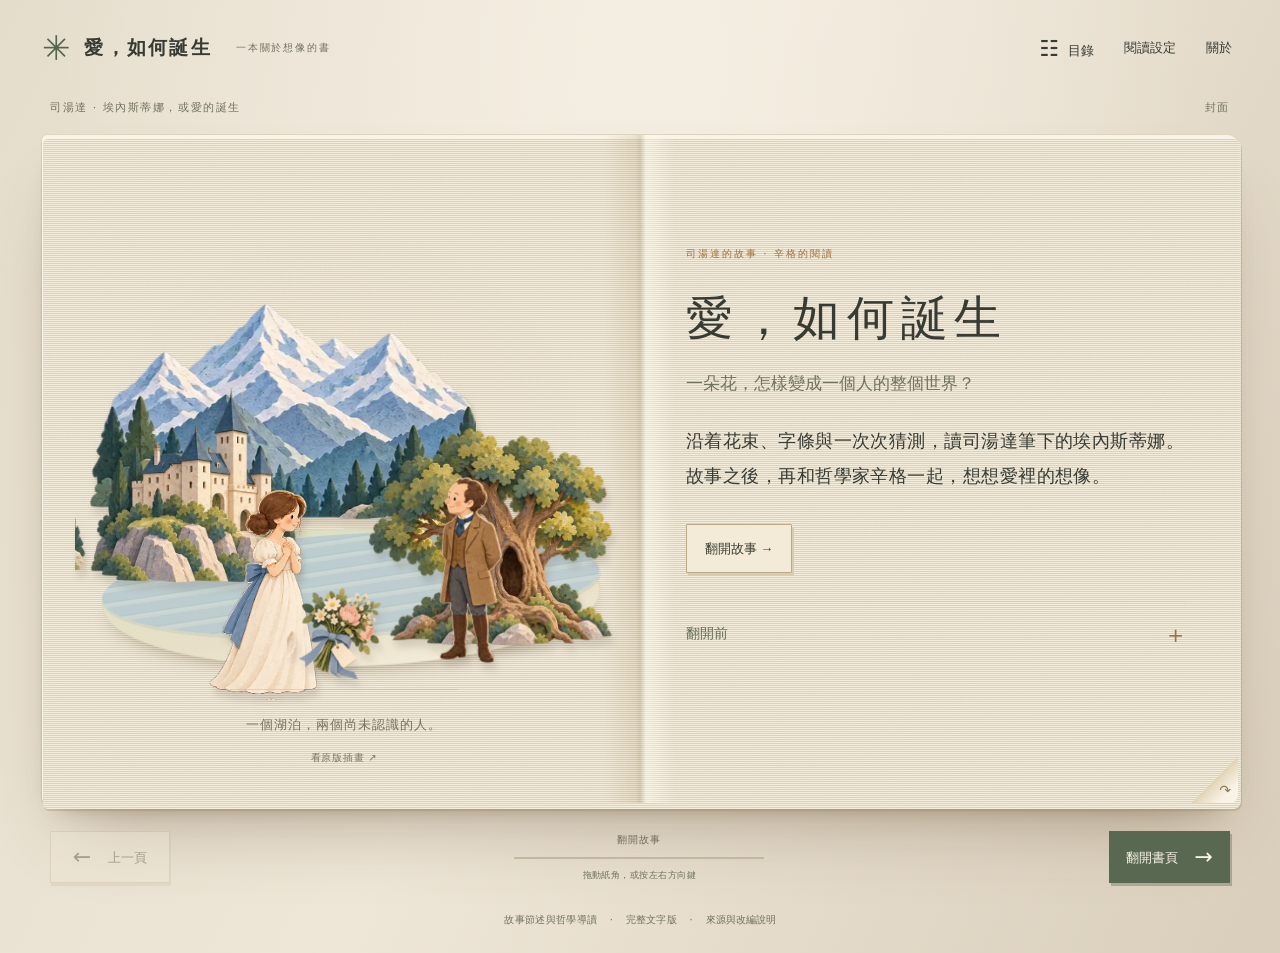
==== index.html @ 979b831b "Version reader assets by content hash to prevent stale browser files after deployment" ====
<!doctype html>
<html lang="zh-Hant">
<head>
  <meta charset="utf-8">
  <meta name="viewport" content="width=device-width, initial-scale=1">
  <meta name="theme-color" content="#e9dfcb">
  <meta name="description" content="翻開一本紙藝立體書，讀司湯達〈埃內斯蒂娜〉，再跟哲學家 Irving Singer 思考愛、想像與共同生活。繁體中文故事節述與哲學導讀。">
  <meta property="og:title" content="愛，如何誕生｜一本關於想像的立體書">
  <meta property="og:description" content="一朵花，怎樣變成一個人的整個世界？讀司湯達的故事，聽辛格的辯護與追問。">
  <meta property="og:type" content="website">
  <meta property="og:url" content="https://remtoec.github.io/stendhal/">
  <meta property="og:image" content="https://remtoec.github.io/stendhal/assets/stage-1.webp">
  <title>愛，如何誕生｜司湯達與辛格的紙上相遇</title>
  <link rel="icon" href="favicon.svg" type="image/svg+xml">
  <link rel="stylesheet" href="style.css?v=d93578cafd33">
  <link rel="preload" href="assets/paper/scenery.webp" as="image" type="image/webp">
  <link rel="preload" href="assets/paper/characters.webp" as="image" type="image/webp">
  <script src="content.js?v=da1179de9831" defer></script>
  <script src="scenes.js?v=f471a9300d57" defer></script>
  <script src="reader-model.js?v=54a0e0d35c2d" defer></script>
  <script src="story.js?v=31523b94f996" defer></script>
</head>
<body>
  <a class="skip-link" href="#page-title">跳到本頁故事</a>
  <header class="masthead">
    <a class="wordmark" href="#cover" aria-label="回到封面"><span class="brand-flower" aria-hidden="true">✳</span> 愛，如何誕生 <span class="brand-sub">一本關於想像的書</span></a>
    <nav aria-label="閱讀工具">
      <button type="button" data-dialog="contents-dialog"><span aria-hidden="true">☷</span> 目錄</button>
      <button type="button" data-dialog="settings-dialog">閱讀設定</button>
      <button type="button" class="source-link" data-dialog="sources-dialog">關於</button>
    </nav>
  </header>
  <main id="reader">
    <div class="book-context"><span id="section-label">司湯達的故事 · 辛格的閱讀</span><span id="page-counter">封面</span></div>
    <div id="resume-banner" class="resume-banner" hidden></div>
    <article class="book" id="book" aria-labelledby="page-title">
      <div class="spread" id="spread">
        <header class="page-heading" id="page-heading"><p class="eyebrow">司湯達 · 辛格</p><h1 id="page-title" tabindex="-1">愛，如何誕生</h1><p class="subtitle">一朵花，怎樣變成一個人的整個世界？</p></header>
        <figure class="illustration" id="illustration">
          <div class="scene" id="scene" role="img" aria-label="紙藝風景：湖泊、古堡與橡樹。"></div>
          <figcaption id="scene-caption">一本關於想像的立體書。</figcaption>
          <button type="button" id="original-art" class="quiet-button">看原版插畫 ↗</button>
        </figure>
        <div class="text-section" id="text-section"><p>沿着花束、字條與一次次猜測，讀司湯達筆下的埃內斯蒂娜。</p><p>正在翻開書頁。如果未能開啟，請閱讀<a href="read.html">完整文字版</a>。</p><noscript><p>你的瀏覽器沒有啟用 JavaScript。故事和哲學導讀都收錄在<a href="read.html">完整文字版</a>。</p></noscript></div>
      </div>
      <div class="turn-leaf" id="turn-leaf" aria-hidden="true" inert hidden><div class="leaf-face leaf-front" id="leaf-front"></div><div class="leaf-face leaf-back"><span class="leaf-flower">✳</span><span>愛，如何誕生</span></div></div>
      <div class="page-edge" aria-hidden="true"></div>
      <button type="button" id="prev-corner" class="paper-corner left-corner" aria-label="拉起左下紙角，翻到上一頁" disabled><span aria-hidden="true">↶</span></button>
      <button type="button" id="next-corner" class="paper-corner right-corner" aria-label="拉起右下紙角，翻到下一頁"><span aria-hidden="true">↷</span></button>
    </article>
    <nav class="page-navigation" aria-label="翻頁">
      <button type="button" id="prev-page" class="page-button previous" disabled><span aria-hidden="true">←</span><span>上一頁</span></button>
      <div class="reading-progress"><span id="progress-label">翻開故事</span><progress id="progress" max="24" value="0" aria-label="閱讀進度"></progress><span class="gesture-hint">拖動紙角，或按左右方向鍵</span></div>
      <button type="button" id="next-page" class="page-button next"><span id="next-label">翻開書頁</span><span aria-hidden="true">→</span></button>
    </nav>
    <p class="reader-footnote">故事節述與哲學導讀 <span aria-hidden="true">·</span> <a href="read.html">完整文字版</a> <span aria-hidden="true">·</span> <button type="button" data-dialog="sources-dialog">來源與改編說明</button></p>
    <p id="announcement" class="sr-only" role="status" aria-live="polite" aria-atomic="true"></p>
  </main>
  <dialog id="contents-dialog" aria-labelledby="contents-title">
    <div class="dialog-heading"><div><p class="eyebrow">書籤</p><h2 id="contents-title">在書頁之間</h2></div><button class="close-dialog" aria-label="關閉目錄">×</button></div>
    <div class="contents-tabs" role="group" aria-label="目錄類型"><button type="button" id="event-tab" aria-pressed="true">跟着故事</button><button type="button" id="stage-tab" aria-pressed="false">七階段書籤</button></div>
    <div id="event-contents"></div><div id="stage-contents" hidden></div>
  </dialog>
  <dialog id="settings-dialog" aria-labelledby="settings-title">
    <div class="dialog-heading"><div><p class="eyebrow">閱讀設定</p><h2 id="settings-title">慢慢讀，照你的方式</h2></div><button class="close-dialog" aria-label="關閉閱讀設定">×</button></div>
    <label class="setting-row" for="motion-setting"><span><strong>翻頁動態</strong><small>減少動態時，所有文字和紙瓣仍可閱讀。</small></span><select id="motion-setting"><option value="system">跟隨系統</option><option value="reduce">減少動態</option><option value="full">完整動態</option></select></label>
    <label class="setting-row" for="type-setting"><span><strong>文字大小</strong><small>也可使用瀏覽器的縮放功能。</small></span><select id="type-setting"><option value="regular">標準</option><option value="large">較大</option></select></label>
    <div class="privacy-note"><p>閱讀位置、設定與筆記只儲存在這個瀏覽器，不會傳送給網站作者。</p><button type="button" id="clear-notes">清除我的筆記</button><span id="settings-status" role="status"></span></div>
  </dialog>
  <dialog id="sources-dialog" aria-labelledby="sources-title">
    <div class="dialog-heading"><div><p class="eyebrow">來源與改編說明</p><h2 id="sources-title">這本書從哪裡來？</h2></div><button class="close-dialog" aria-label="關閉來源說明">×</button></div>
    <p>這是中文故事節述與哲學導讀，並非逐句全譯。人物的心聲、敘述者的解釋、辛格的論證，以及本書提出的問題，均另作標示。</p>
    <ol class="source-list">
      <li><strong>司湯達〈埃內斯蒂娜，或愛的誕生〉</strong><p>《論愛情》第二卷附錄。以法文文本核對情節、時序與結尾。</p><a href="https://fr.wikisource.org/wiki/Stendhal_-_De_l%E2%80%99amour,_II,_1927,_%C3%A9d._Martineau/Ernestine" target="_blank" rel="noopener noreferrer">閱讀法文故事 ↗</a></li>
      <li><strong>司湯達《論愛情》第二章</strong><p>〈愛的誕生〉的七階段。故事按事件分頁，階段只作閱讀索引，並非科學量表或人人必經的流程。</p><a href="https://fr.wikisource.org/wiki/De_l%E2%80%99Amour/II._De_la_naissance_de_l%E2%80%99amour" target="_blank" rel="noopener noreferrer">閱讀七階段原文 ↗</a></li>
      <li><strong>Irving Singer《The Nature of Love》</strong><p>第二卷 <em>Courtly and Romantic</em>，第十一章。依據本專案提供的章節文本；以段首定位，避免不同版本的頁碼落差。網站只提供中文節述，不重刊整章。</p></li>
    </ol>
    <p>「埃內斯蒂娜」「菲利普」「德桑夫人」是本版採用的中文音譯。結尾會指出辛格的概括與法文所明寫的內容有何不同。</p>
    <p>插畫及分層紙藝素材以 AI 輔助製作。司湯達與辛格的對談是跨時代的想像場景，並非歷史事件；紙晶表示人物的推想，不是客觀的品格認證。</p>
    <a class="text-link" href="https://github.com/remtoec/stendhal" target="_blank" rel="noopener noreferrer">查看網站原始碼 ↗</a>
  </dialog>
  <dialog id="art-dialog" class="art-dialog" aria-labelledby="art-title"><div class="dialog-heading"><h2 id="art-title">原版紙藝插畫</h2><button class="close-dialog" aria-label="關閉插畫">×</button></div><img id="art-image" alt="" width="1200" height="1200"><p id="art-status" role="status"></p></dialog>
</body>
</html>
---- style.css ----
@charset "UTF-8";
:root{--ink:#383b33;--muted:#727260;--green:#53664e;--gold:#98733d;--paper:#faf5e8;--line:#d8cbb0;--body-size:18px;--serif:"Noto Serif TC","Songti TC","PMingLiU",serif;--sans:"PingFang TC","Noto Sans TC",system-ui,sans-serif;color-scheme:light}
*{box-sizing:border-box}html{scroll-behavior:smooth}body{margin:0;background:#e8dfce;background-image:radial-gradient(ellipse at 50% 6%,#f4eee2 0,transparent 65%),linear-gradient(115deg,#e5ddcc,#eee6d7 45%,#d9cebb);color:var(--ink);font-family:var(--sans);min-height:100vh}button,select,textarea{font:inherit;color:inherit}button,a,select,summary{touch-action:manipulation}button{cursor:pointer;background:transparent;border:0}a{color:var(--green);text-underline-offset:4px}button:disabled{cursor:default;opacity:.38}button:focus-visible,a:focus-visible,select:focus-visible,summary:focus-visible,textarea:focus-visible{outline:3px solid #a87632;outline-offset:5px}button:hover:not(:disabled),a:hover{color:#9c6d2e}button,input,textarea,select{-webkit-tap-highlight-color:transparent}button:active:not(:disabled){translate:0 1px}[hidden]{display:none!important}.sr-only{position:absolute;width:1px;height:1px;padding:0;margin:-1px;overflow:hidden;clip:rect(0,0,0,0);white-space:nowrap;border:0}.skip-link{position:fixed;top:10px;left:10px;transform:translateY(-160%);z-index:100;background:var(--paper);padding:14px}.skip-link:focus{transform:none}
.masthead{max-width:1380px;margin:auto;min-height:96px;padding:20px 42px;display:flex;align-items:center;justify-content:space-between;gap:20px}.wordmark{display:flex;align-items:center;gap:12px;text-decoration:none;font-family:var(--serif);font-size:19px;font-weight:650;color:var(--ink);letter-spacing:.12em}.brand-flower{font-size:34px;color:var(--green);font-weight:400}.brand-sub{font:10px var(--sans);letter-spacing:.18em;color:var(--muted);margin-left:12px}.masthead nav{display:flex;align-items:center;gap:18px;font-size:13px}.masthead nav button{min-height:44px;padding:6px}.masthead nav button span{font-size:22px;vertical-align:-1px;margin-right:5px}#reader{max-width:1320px;margin:0 auto;padding:0 42px 24px}.book-context{display:flex;justify-content:space-between;gap:16px;margin:4px 8px 20px;font-size:11px;letter-spacing:.14em;color:var(--muted)}.resume-banner{border-top:1px solid var(--line);border-bottom:1px solid var(--line);padding:12px 8px;margin:0 0 16px;font-size:13px;display:flex;gap:15px;align-items:center}.resume-banner button{color:var(--green);text-decoration:underline;text-underline-offset:4px}.resume-banner .dismiss{margin-left:auto;font-size:20px}
.book{position:relative;isolation:isolate;perspective:2200px;border-radius:5px 10px 10px 5px;background:var(--paper);box-shadow:0 2px 2px #62533525,0 16px 22px -17px #5e4b30a8,0 45px 70px -30px #6b573b70,0 0 0 1px #e0d5be;overflow:visible}.book:before{content:"";position:absolute;inset:0;pointer-events:none;background:linear-gradient(90deg,transparent 47%,#b19d7230 49.6%,#80684135 50%,#fffdf17a 50.5%,transparent 53%);z-index:3;border-radius:inherit}.book:after{content:"";position:absolute;inset:0;pointer-events:none;background-image:url("data:image/svg+xml,%3Csvg xmlns='http://www.w3.org/2000/svg' width='130' height='130'%3E%3Cfilter id='n'%3E%3CfeTurbulence type='fractalNoise' baseFrequency='.72' numOctaves='3' stitchTiles='stitch'/%3E%3C/filter%3E%3Crect width='100%25' height='100%25' filter='url(%23n)' opacity='.075'/%3E%3C/svg%3E");mix-blend-mode:multiply;opacity:.55;z-index:4;border-radius:inherit}.page-edge{position:absolute;inset:4px -3px -6px 1px;border-radius:5px 8px 8px 5px;background:repeating-linear-gradient(to bottom,#c8b999 0,#f5eddc 1px,#f5eddc 2px);z-index:-1;box-shadow:1px 2px 0 #9c866350}.spread{min-height:650px;display:grid;grid-template-columns:1fr 1fr;grid-template-rows:auto 1fr;grid-template-areas:"art heading" "art text";position:relative}.page-heading{grid-area:heading;padding:52px 52px 0 46px;position:relative;z-index:5}.eyebrow{font-size:10px;letter-spacing:.2em;color:var(--gold);margin:0 0 20px;font-family:var(--sans);line-height:1.8}.page-heading h1{font:500 clamp(25px,2.5vw,36px)/1.45 var(--serif);letter-spacing:.055em;margin:0;text-wrap:balance;outline:none}.page-heading .subtitle{font:17px/1.7 var(--serif);color:var(--muted);margin:16px 0 0}.text-section{grid-area:text;padding:20px 52px 42px 46px;position:relative;z-index:5;font-family:var(--serif);font-size:var(--body-size);line-height:1.95;letter-spacing:.025em;overflow-wrap:break-word}.text-section>p,.prose>p{margin:0 0 15px}.text-section .prose>p:last-child{margin-bottom:0}.text-section blockquote{border-left:2px solid #ae9760;margin:26px 0;padding:3px 0 3px 22px;font:25px/1.6 var(--serif)}blockquote cite{display:block;font:11px/1.9 var(--sans);letter-spacing:.03em;margin-top:9px;color:var(--muted);font-style:normal}.illustration{grid-area:art;margin:0;min-width:0;padding:36px 10px 30px 16px;align-self:center;position:relative;z-index:2;text-align:center}.scene{position:relative;aspect-ratio:1.07;max-height:560px;width:100%;perspective:1200px;isolation:isolate;overflow:hidden;--fold:0deg}.scene:before{content:"";position:absolute;inset:10% 7% 6%;border-radius:50%;background:radial-gradient(ellipse,#ebdec277,transparent 67%);z-index:-1}.scene .paper-ground{position:absolute;left:8%;right:5%;height:36%;bottom:3%;border-radius:50%;background:linear-gradient(170deg,#dce1c7,#e9e1c8 64%,#f9f2e2);transform:rotateX(52deg) rotateZ(-3deg);box-shadow:0 15px 18px -13px #78674470;z-index:1;border:1px solid #bdbb9745}.scene .lake{position:absolute;left:8%;right:5%;height:24%;bottom:11%;border-radius:49% 51% 48% 52%;background:repeating-linear-gradient(174deg,#b6cad2 0 11px,#a9c1cb 12px,#cad9d9 14px,#c2d1d5 19px);transform:rotateX(46deg) rotateZ(-5deg);box-shadow:1px 4px 0 #7f9faa32;z-index:2;opacity:.82}.scene .paper-floor{position:absolute;inset:58% 8% 7%;background:linear-gradient(165deg,#ece0c8,#c7b397);clip-path:polygon(24% 0,78% 0,100% 100%,0 100%);z-index:1}.sprite{position:absolute;left:var(--x);bottom:var(--y);width:var(--w);aspect-ratio:1;z-index:var(--z);transform-origin:50% 91%;transform:rotateX(var(--fold)) rotateZ(var(--tilt,0deg));will-change:auto;filter:drop-shadow(3px 8px 3px #564a3c26);background-size:300% 200%;background-repeat:no-repeat;opacity:var(--opacity,1)}.book.is-turning .sprite{will-change:transform}.sprite[data-atlas="scenery"]{background-image:url('assets/paper/scenery.webp')}.sprite[data-atlas="characters"]{background-image:url('assets/paper/characters.webp')}.sprite[data-atlas="objects"]{background-image:url('assets/paper/objects.webp')}.sprite.at-0{background-position:0 0}.sprite.at-1{background-position:50% 0}.sprite.at-2{background-position:100% 0}.sprite.at-3{background-position:0 100%}.sprite.at-4{background-position:50% 100%}.sprite.at-5{background-position:100% 100%}.sprite.paper-crystal{filter:drop-shadow(1px 4px 3px #b08b4750)}.scene.has-crystals:after{content:"";position:absolute;inset:20% 14% 15%;background:radial-gradient(ellipse,#f2d78b28,transparent 70%);z-index:0}.sprite.veiled{opacity:.2}.sprite.cloth{z-index:9;background:#f8f2de;clip-path:polygon(10% 32%,53% 14%,92% 36%,88% 78%,48% 89%,6% 72%);box-shadow:inset 0 0 30px #cabc9e;transform-origin:10% 70%;transform:rotateY(0deg) rotateZ(-7deg);transition:transform .65s ease,opacity .65s}.scene.rose-open .cloth{transform:rotateY(-145deg) rotateZ(-12deg);opacity:0}.scene .ribbon{position:absolute;z-index:20;bottom:3%;left:30%;right:30%;border-bottom:1px solid #bdae8860}.illustration figcaption{font:13px/1.9 var(--serif);letter-spacing:.08em;color:#767360;max-width:85%;margin:7px auto 4px}.quiet-button{font:10px/1.5 var(--sans);color:#797863;padding:7px 10px;letter-spacing:.07em;min-height:32px}.scene-fallback{position:absolute;inset:4%;width:92%;height:92%;object-fit:contain;border-radius:5px}
.paper-note{border-top:1px solid var(--line);margin-top:28px;padding-top:15px;font:14px/1.85 var(--sans);letter-spacing:0;color:#686b59}.paper-note summary{cursor:pointer;list-style:none;position:relative;padding:4px 25px 4px 0;min-height:36px}.paper-note summary::-webkit-details-marker{display:none}.paper-note summary:after{content:"+";position:absolute;right:2px;top:0;color:var(--gold);font-size:20px}.paper-note[open] summary:after{content:"−"}.paper-note .note-type{font-size:10px;letter-spacing:.08em;color:var(--gold);margin:20px 0 8px}.paper-note p{margin:8px 0}.source-reference{font-size:11px;color:var(--muted);overflow-wrap:anywhere}.paper-note a{font-size:12px}.interactive-panel{margin-top:24px;font-family:var(--sans);font-size:14px;line-height:1.85;letter-spacing:0}.paper-action{border:1px solid #bbaa84;padding:11px 18px;box-shadow:2px 3px 0 #d8ccb3;background:#f3ebd7;font-size:13px;min-height:44px;border-radius:1px}.paper-action:hover{background:#ede3ca}.reveal-text{padding:18px 16px;background:#f3ecd9;margin-top:14px;border-left:2px solid #c1a976;font:16px/1.95 var(--serif)}.reveal-text p{margin:0 0 12px}.reveal-text p:last-child{margin-bottom:0}.crystal-steps{display:grid;gap:9px;margin-top:16px}.crystal-step{border:1px solid #d9cdaa;padding:9px 12px;border-radius:2px;background:#f6eedb;min-height:44px;display:flex;align-items:center;gap:10px;text-align:left}.crystal-step .diamond{width:13px;height:18px;flex:0 0 13px;clip-path:polygon(50% 0,100% 30%,80% 80%,50% 100%,0 60%,0 30%);background:#d1bc83}.crystal-step[aria-pressed="true"]{border-color:#a68b45;background:#efe3bd}.crystal-step[aria-pressed="true"] .diamond{background:#a88944}.crystal-explanations{margin:16px 0 0;padding-left:20px;font-size:12px;color:var(--muted)}.crystal-explanations li{padding:4px 0}.perspectives{display:grid;gap:12px}.perspective{background:#f2eddd;border:1px solid #dcd2bd;padding:14px 15px;box-shadow:2px 3px 0 #e5dac4;transform-origin:left center}.perspective summary{cursor:pointer;color:#57644d;font-size:13px}.perspective p{font:15px/1.9 var(--serif);margin:13px 0 0}.question-choice{display:flex;gap:12px;align-items:flex-start;padding:12px;border:1px solid var(--line);margin:8px 0;border-radius:2px;cursor:pointer}.question-choice input{margin:5px 0 0;accent-color:var(--green);width:16px;height:16px;flex-shrink:0}.question-choice:has(input:checked){background:#e9eedf;border-color:#889574}.writing-label{display:block;font-size:13px;margin:20px 0 8px}.reflection-input{width:100%;min-height:112px;background:#fffcf1a8;border:1px solid #cabea3;padding:12px;font:15px/1.8 var(--sans);resize:vertical;border-radius:2px}.save-note{font-size:11px;color:var(--muted);margin:8px 0 0}.before-thought{background:#eee8d8;padding:14px;font-size:13px;white-space:pre-wrap;overflow-wrap:anywhere}.question-list{margin:20px 0;padding-left:22px;font-size:14px}.question-list li{padding:6px 0}.cover-open{margin-top:30px}.book[data-kind="cover"] h1{font-size:clamp(34px,3.7vw,51px);letter-spacing:.14em;line-height:1.5}.book[data-kind="cover"] .page-heading{padding-top:110px}.book[data-kind="cover"] .text-section{padding-top:25px}.book[data-kind="reflection"] .eyebrow{color:#607565}
.page-navigation{display:flex;justify-content:space-between;align-items:center;gap:30px;margin:28px 8px 0}.page-button{font:13px/1.5 var(--sans);min-height:52px;min-width:120px;padding:12px 16px;display:flex;align-items:center;justify-content:center;gap:17px;position:relative;border:1px solid #c7bca3;background:#efe7d6;box-shadow:1px 3px 0 #d3c5ad;touch-action:pan-y;user-select:none;-webkit-user-select:none}.page-button.next{background:#596951;color:#faf5e8;border-color:#596951;box-shadow:2px 3px 0 #40513c50}.page-button.next:hover:not(:disabled){background:#485b43;color:#fff}.page-button span[aria-hidden]{font-size:22px;line-height:1}.reading-progress{width:250px;text-align:center;color:var(--muted);font-size:10px;letter-spacing:.12em}.reading-progress progress{display:block;width:100%;height:2px;border:0;background:#c9bea7;margin:10px auto;appearance:none}.reading-progress progress::-webkit-progress-bar{background:#c9bea7}.reading-progress progress::-webkit-progress-value{background:#7b8966}.reading-progress progress::-moz-progress-bar{background:#7b8966}.gesture-hint{font-size:9px;letter-spacing:.05em}.reader-footnote{text-align:center;font-size:10px;line-height:1.8;color:var(--muted);letter-spacing:.03em;margin:28px 0 0}.reader-footnote span{margin:0 9px}.reader-footnote a,.reader-footnote button{color:inherit;font:inherit;padding:0;text-decoration:none}.reader-footnote a:hover,.reader-footnote button:hover{text-decoration:underline}
.turn-leaf{position:absolute;top:0;bottom:0;left:50%;width:50%;transform-origin:left center;transform-style:preserve-3d;z-index:15;pointer-events:none;will-change:transform}.turn-leaf.reverse{left:0;transform-origin:right center}.leaf-face{position:absolute;inset:0;background:#faf4e5;backface-visibility:hidden;-webkit-backface-visibility:hidden;overflow:hidden;border:1px solid #d8c9aa;box-shadow:10px 2px 22px #4c3e2b2a}.leaf-front{padding:52px 52px 42px 46px;background:linear-gradient(90deg,#e1d3b5,#fbf5e7 9%,#f8f0df)}.leaf-front .page-heading{padding:0}.leaf-front .text-section{padding:20px 0 0}.leaf-back{transform:rotateY(180deg);background:linear-gradient(90deg,#f8f0df,#fbf5e7 85%,#dfcfad);display:flex;flex-direction:column;align-items:center;justify-content:center;gap:20px;color:#b7a47c;font:14px var(--serif);letter-spacing:.2em}.leaf-flower{font-size:70px;font-weight:200;opacity:.5}.reverse .leaf-front{display:flex;align-items:center;justify-content:center;padding:16px}.reverse .leaf-front .scene{width:100%;height:auto}.book.is-turning{pointer-events:none}.book.is-turning .text-section,.book.is-turning .page-heading{user-select:none}
.dialog-heading{display:flex;align-items:flex-start;justify-content:space-between;gap:20px;margin-bottom:24px}.dialog-heading h2{font:500 25px/1.5 var(--serif);margin:0}.dialog-heading .eyebrow{margin-bottom:8px;font-size:10px}dialog{border:1px solid #cabd9d;border-radius:6px;padding:32px;width:min(660px,calc(100vw - 36px));max-height:85dvh;background:#faf5e8;color:var(--ink);box-shadow:0 25px 100px #342c2155;font-size:14px;line-height:1.9}dialog::backdrop{background:#333c3257;backdrop-filter:blur(4px)}.close-dialog{font-size:28px;line-height:1;width:40px;height:40px;flex-shrink:0;border:1px solid var(--line);border-radius:50%}.contents-tabs{display:flex;gap:6px;border-bottom:1px solid var(--line);margin:0 0 22px}.contents-tabs button{padding:8px 14px 12px;font-size:13px}.contents-tabs button[aria-pressed="true"]{border-bottom:2px solid var(--green);color:var(--green)}.contents-heading{font-size:10px;letter-spacing:.14em;color:var(--gold);margin:26px 0 10px}.contents-list{list-style:none;padding:0;margin:0;display:grid;grid-template-columns:1fr 1fr;gap:6px 14px}.contents-list button{text-align:left;padding:10px 8px;width:100%;font-size:13px;display:flex;gap:11px;align-items:baseline;min-height:44px}.contents-list button span{font-size:10px;color:var(--gold);font-variant-numeric:tabular-nums}.contents-list button[aria-current="page"]{background:#e8ecdde6;color:#465c40}.stage-list{list-style:none;padding:0;counter-reset:stages}.stage-list li{padding:12px 0;border-bottom:1px solid var(--line)}.stage-list button{font:18px var(--serif);padding:4px 0}.stage-list button:before{counter-increment:stages;content:"0" counter(stages);font:11px var(--sans);color:var(--gold);margin-right:15px}.stage-list p{font-size:12px;color:var(--muted);margin:7px 0 0 32px}.setting-row{padding:20px 0;display:flex;gap:18px;align-items:center;justify-content:space-between;border-bottom:1px solid var(--line)}.setting-row strong{font-weight:500;display:block}.setting-row small{font-size:11px;color:var(--muted);display:block;margin-top:7px;max-width:280px}.setting-row select{border:1px solid #bbaa86;background:#f6efdf;padding:10px 9px;font-size:12px;max-width:135px}.privacy-note{font-size:12px;color:var(--muted);padding-top:20px}.privacy-note button{text-decoration:underline;text-underline-offset:4px;padding:7px 0}.privacy-note #settings-status{display:block;margin-top:10px}.source-list{padding-left:20px}.source-list li{padding:10px 0}.source-list li p{font-size:13px;color:var(--muted);margin:6px 0}.source-list a,.text-link{font-size:12px}.art-dialog{width:min(850px,calc(100vw - 32px))}.art-dialog img{width:100%;height:auto;display:block;border-radius:3px}.art-dialog .dialog-heading{margin-bottom:18px}.art-dialog h2{font-size:21px}.large-type{--body-size:21px}.reduced-motion .sprite,.reduced-motion *{animation-duration:0s!important;transition-duration:0s!important;scroll-behavior:auto!important}
@media(max-width:1000px){.masthead{padding:16px 26px;min-height:82px}.brand-sub{display:none}#reader{padding:0 26px 24px}.page-heading{padding:40px 32px 0 34px}.text-section{padding:18px 32px 34px 34px;--body-size:17px}.large-type .text-section{--body-size:20px}.spread{min-height:590px}.leaf-front{padding:40px 32px 34px 34px}.scene{aspect-ratio:.9}.book[data-kind="cover"] .page-heading{padding-top:80px}}
@media(max-width:720px){.masthead{padding:10px 18px;min-height:75px;gap:10px}.wordmark{font-size:16px;letter-spacing:.07em;gap:8px}.brand-flower{font-size:26px}.masthead nav{gap:8px;font-size:11px}.masthead nav button{padding:4px;min-width:40px}.masthead nav .source-link{display:none}.masthead nav button span{display:none}#reader{padding:0 14px 20px}.book-context{font-size:9px;letter-spacing:.06em;margin:1px 5px 14px}.book{border-radius:5px 9px 9px 5px;perspective:1600px}.book:before{background:linear-gradient(90deg,#b19d7224,transparent 4%,transparent 96%,#ae966e13)}.spread{grid-template-columns:1fr;grid-template-rows:auto auto 1fr;grid-template-areas:"heading" "art" "text";min-height:0}.page-heading{padding:30px 28px 0;text-align:center}.page-heading h1{font-size:27px;letter-spacing:.05em;line-height:1.5}.eyebrow{font-size:10px;margin-bottom:13px}.page-heading .subtitle{font-size:15px;margin-top:12px}.illustration{padding:0 18px 0;margin:0 auto;width:min(100%,470px)}.scene{height:258px;max-height:none;aspect-ratio:auto;margin:0 auto;max-width:390px}.illustration figcaption{font-size:11px;margin:0 auto;max-width:90%}.quiet-button{font-size:10px;padding:7px}.text-section{padding:20px 28px 30px;--body-size:17px;line-height:1.95;letter-spacing:.02em}.large-type .text-section{--body-size:20px}.prose>p{margin-bottom:15px}.paper-note{margin-top:23px;padding-top:13px;font-size:13px}.book[data-kind="cover"] .page-heading{padding-top:40px}.book[data-kind="cover"] h1{font-size:38px}.book[data-kind="cover"] .text-section{padding-top:19px}.book[data-kind="cover"] .scene{height:285px}.cover-open{text-align:center;margin-top:22px}.page-navigation{gap:14px;margin:23px 3px 0;align-items:center}.page-button{font-size:12px;min-width:98px;min-height:48px;padding:9px 12px;gap:11px}.reading-progress{flex:1;font-size:10px;letter-spacing:.01em;max-width:180px}.gesture-hint{display:none}.reading-progress progress{margin-bottom:0}.reader-footnote{font-size:10px;margin-top:22px}.reader-footnote span{margin:0 6px}.turn-leaf{left:0!important;width:100%;transform-origin:left center}.turn-leaf.reverse{transform-origin:right center}.leaf-front{padding:30px 28px}.leaf-front .page-heading{text-align:center}.leaf-front .scene{height:258px;width:100%}.leaf-front .text-section{padding-top:20px}.leaf-back .leaf-flower{font-size:50px}.resume-banner{font-size:11px;gap:8px}.contents-list{grid-template-columns:1fr}.dialog-heading h2{font-size:23px}dialog{padding:25px 23px}.setting-row{align-items:flex-start;gap:12px}.setting-row select{max-width:113px}.setting-row small{max-width:190px}.interactive-panel{margin-top:20px}}
@media(max-width:370px){.masthead{padding:10px 12px}.wordmark{font-size:14px}.brand-flower{font-size:22px}.masthead nav{gap:4px;font-size:10px}.page-heading{padding-left:22px;padding-right:22px}.page-heading h1{font-size:24px}.text-section{padding-left:22px;padding-right:22px}.scene{height:230px}.page-button{min-width:86px;gap:7px;padding:9px}.reading-progress{font-size:9px}.reader-footnote{letter-spacing:0}}
@media(prefers-reduced-motion:reduce){html{scroll-behavior:auto}body:not(.force-motion) .sprite,body:not(.force-motion) *{animation-duration:0s!important;transition-duration:0s!important;scroll-behavior:auto!important}}
@media print{body{background:#fff}.masthead,.page-navigation,.reader-footnote,.book-context,.quiet-button,dialog,.turn-leaf,.resume-banner{display:none!important}#reader{max-width:none;padding:0}.book{box-shadow:none}.book:before,.book:after,.page-edge{display:none}.spread{min-height:0}.text-section{font-size:12pt}.scene{height:300px}details{display:block}.paper-note summary{font-weight:bold}}
.question-fieldset{padding:0;margin:0;border:0;min-width:0}
.reading-edition{max-width:780px;padding:48px 28px;margin:auto;background:#faf5e8;font:18px/2 var(--serif)}.reading-edition header{margin-bottom:48px}.reading-edition h1{font-size:42px;line-height:1.5;letter-spacing:.1em}.reading-edition h2{font-size:28px;line-height:1.6;font-weight:500}.reading-edition h3{font:500 15px/1.8 var(--sans)}.reading-edition section{padding:35px 0;border-bottom:1px solid var(--line);scroll-margin-top:28px}.reading-edition p{margin:16px 0}.reading-edition aside{font:14px/1.95 var(--sans);background:#efe9d9;padding:18px 22px;margin:24px 0;color:#656853}.edition-kicker,.edition-return,.reading-edition footer{font:12px/1.8 var(--sans);color:var(--muted)}.edition-subtitle{color:var(--muted)}.reading-edition nav{font:15px/2 var(--sans);padding-bottom:26px}.reading-edition summary{cursor:pointer}.reading-edition li{padding:5px 0}.reading-edition footer{padding-top:35px}.reading-edition blockquote{border-left:2px solid var(--gold);padding-left:22px;margin:25px 0;font-size:23px}
@media(max-width:720px){.scene{height:auto;aspect-ratio:1.1;max-width:350px}.book[data-kind="cover"] .scene{height:auto;aspect-ratio:1.07}.leaf-front .scene{height:auto;aspect-ratio:1.1}.reading-edition{padding:30px 23px;font-size:17px}.reading-edition h1{font-size:32px}.reading-edition h2{font-size:25px}}
@media print{.reading-edition{max-width:none;padding:0;background:white;font-size:11pt}.reading-edition nav,.edition-return,.reading-edition footer,.reading-edition header>a{display:none}.reading-edition section{break-inside:auto}.reading-edition h2,.reading-edition h3{break-after:avoid}.reading-edition a{color:inherit}}
.paper-corner{position:absolute;bottom:0;width:46px;height:46px;z-index:8;touch-action:pan-y;user-select:none;color:#8d7a51;display:flex;align-items:flex-end;justify-content:flex-end;padding:5px 7px;background:linear-gradient(135deg,transparent 49%,#e2d4b7 50%,#f9f3e5 78%);border-bottom-right-radius:8px}.right-corner{right:0}.left-corner{left:0;transform:scaleX(-1)}.left-corner span{transform:scaleX(-1)}.paper-corner span{font-size:14px}.paper-corner:disabled{visibility:hidden}.paper-corner:hover:not(:disabled){background:linear-gradient(135deg,transparent 44%,#d8c5a2 45%,#f7edda 80%)}.book.is-turning .paper-corner{opacity:0}
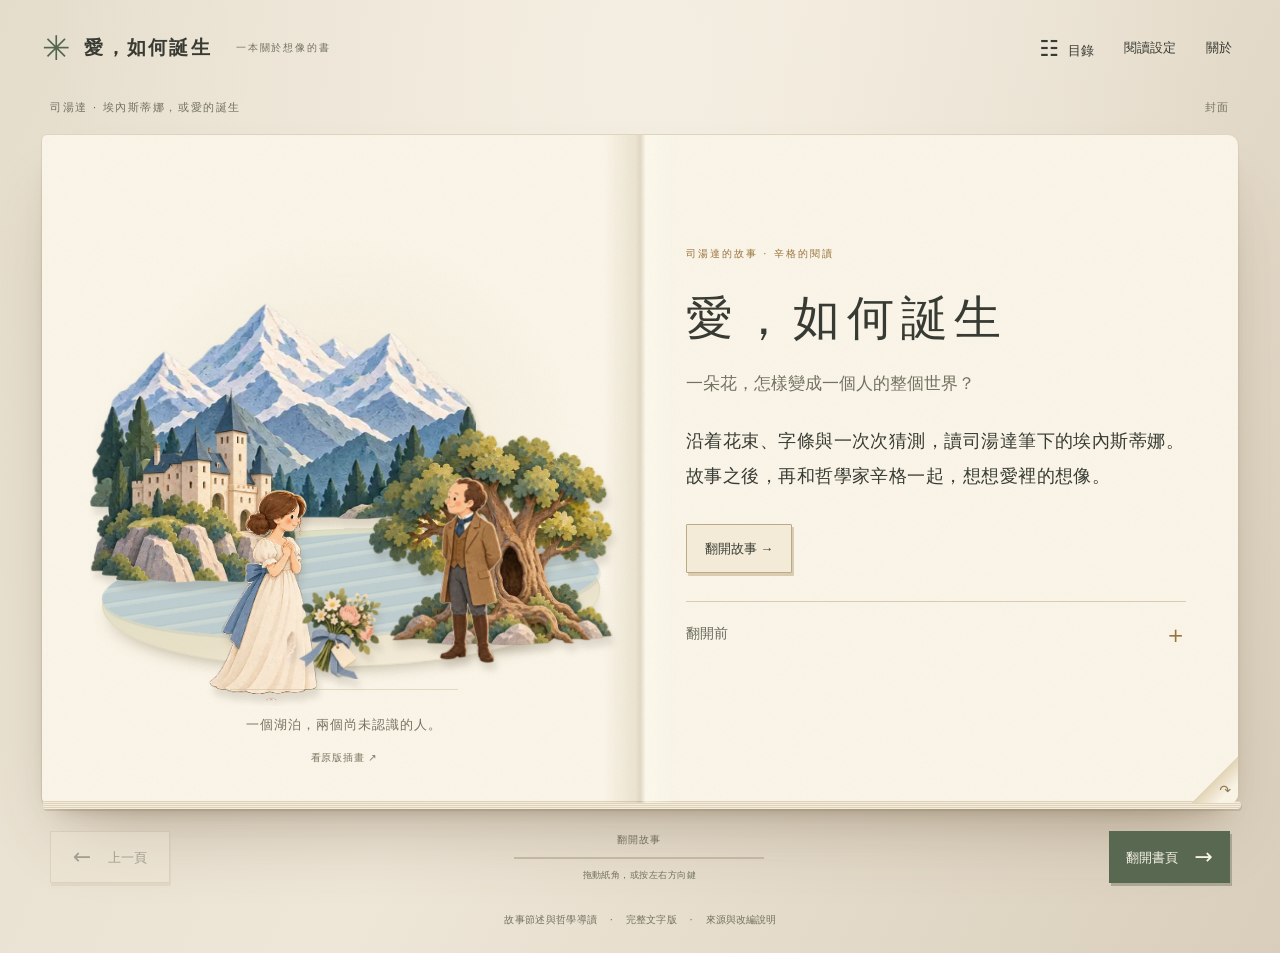
==== commit f38318eb: "Refine paper surfaces and mobile scene height; preserve skip-link navigation Keep stacked-paper text" ====
--- a/index.html
+++ b/index.html
@@ -12,13 +12,13 @@
   <meta property="og:image" content="https://remtoec.github.io/stendhal/assets/stage-1.webp">
   <title>愛，如何誕生｜司湯達與辛格的紙上相遇</title>
   <link rel="icon" href="favicon.svg" type="image/svg+xml">
-  <link rel="stylesheet" href="style.css?v=d93578cafd33">
+  <link rel="stylesheet" href="style.css?v=257af817f902">
   <link rel="preload" href="assets/paper/scenery.webp" as="image" type="image/webp">
   <link rel="preload" href="assets/paper/characters.webp" as="image" type="image/webp">
-  <script src="content.js?v=da1179de9831" defer></script>
+  <script src="content.js?v=7a5ddac398b3" defer></script>
   <script src="scenes.js?v=f471a9300d57" defer></script>
   <script src="reader-model.js?v=54a0e0d35c2d" defer></script>
-  <script src="story.js?v=31523b94f996" defer></script>
+  <script src="story.js?v=345c92bb2490" defer></script>
 </head>
 <body>
   <a class="skip-link" href="#page-title">跳到本頁故事</a>
--- a/style.css
+++ b/style.css
@@ -17,3 +17,8 @@
 @media(max-width:720px){.scene{height:auto;aspect-ratio:1.1;max-width:350px}.book[data-kind="cover"] .scene{height:auto;aspect-ratio:1.07}.leaf-front .scene{height:auto;aspect-ratio:1.1}.reading-edition{padding:30px 23px;font-size:17px}.reading-edition h1{font-size:32px}.reading-edition h2{font-size:25px}}
 @media print{.reading-edition{max-width:none;padding:0;background:white;font-size:11pt}.reading-edition nav,.edition-return,.reading-edition footer,.reading-edition header>a{display:none}.reading-edition section{break-inside:auto}.reading-edition h2,.reading-edition h3{break-after:avoid}.reading-edition a{color:inherit}}
 .paper-corner{position:absolute;bottom:0;width:46px;height:46px;z-index:8;touch-action:pan-y;user-select:none;color:#8d7a51;display:flex;align-items:flex-end;justify-content:flex-end;padding:5px 7px;background:linear-gradient(135deg,transparent 49%,#e2d4b7 50%,#f9f3e5 78%);border-bottom-right-radius:8px}.right-corner{right:0}.left-corner{left:0;transform:scaleX(-1)}.left-corner span{transform:scaleX(-1)}.paper-corner span{font-size:14px}.paper-corner:disabled{visibility:hidden}.paper-corner:hover:not(:disabled){background:linear-gradient(135deg,transparent 44%,#d8c5a2 45%,#f7edda 80%)}.book.is-turning .paper-corner{opacity:0}
+/* Only the exposed bottom edge has stacked sheets; the reading surface stays smooth. */
+.page-edge{inset:auto -3px -6px 1px;height:8px}
+.sprite[data-sprite="castle"]{clip-path:inset(0 0 0 7%)}
+@media(max-width:720px){.scene,.leaf-front .scene{height:230px;aspect-ratio:auto}.book[data-kind="cover"] .scene{height:250px;aspect-ratio:auto}}
+@media(max-width:370px){.scene,.leaf-front .scene{height:205px}.book[data-kind="cover"] .scene{height:225px}}
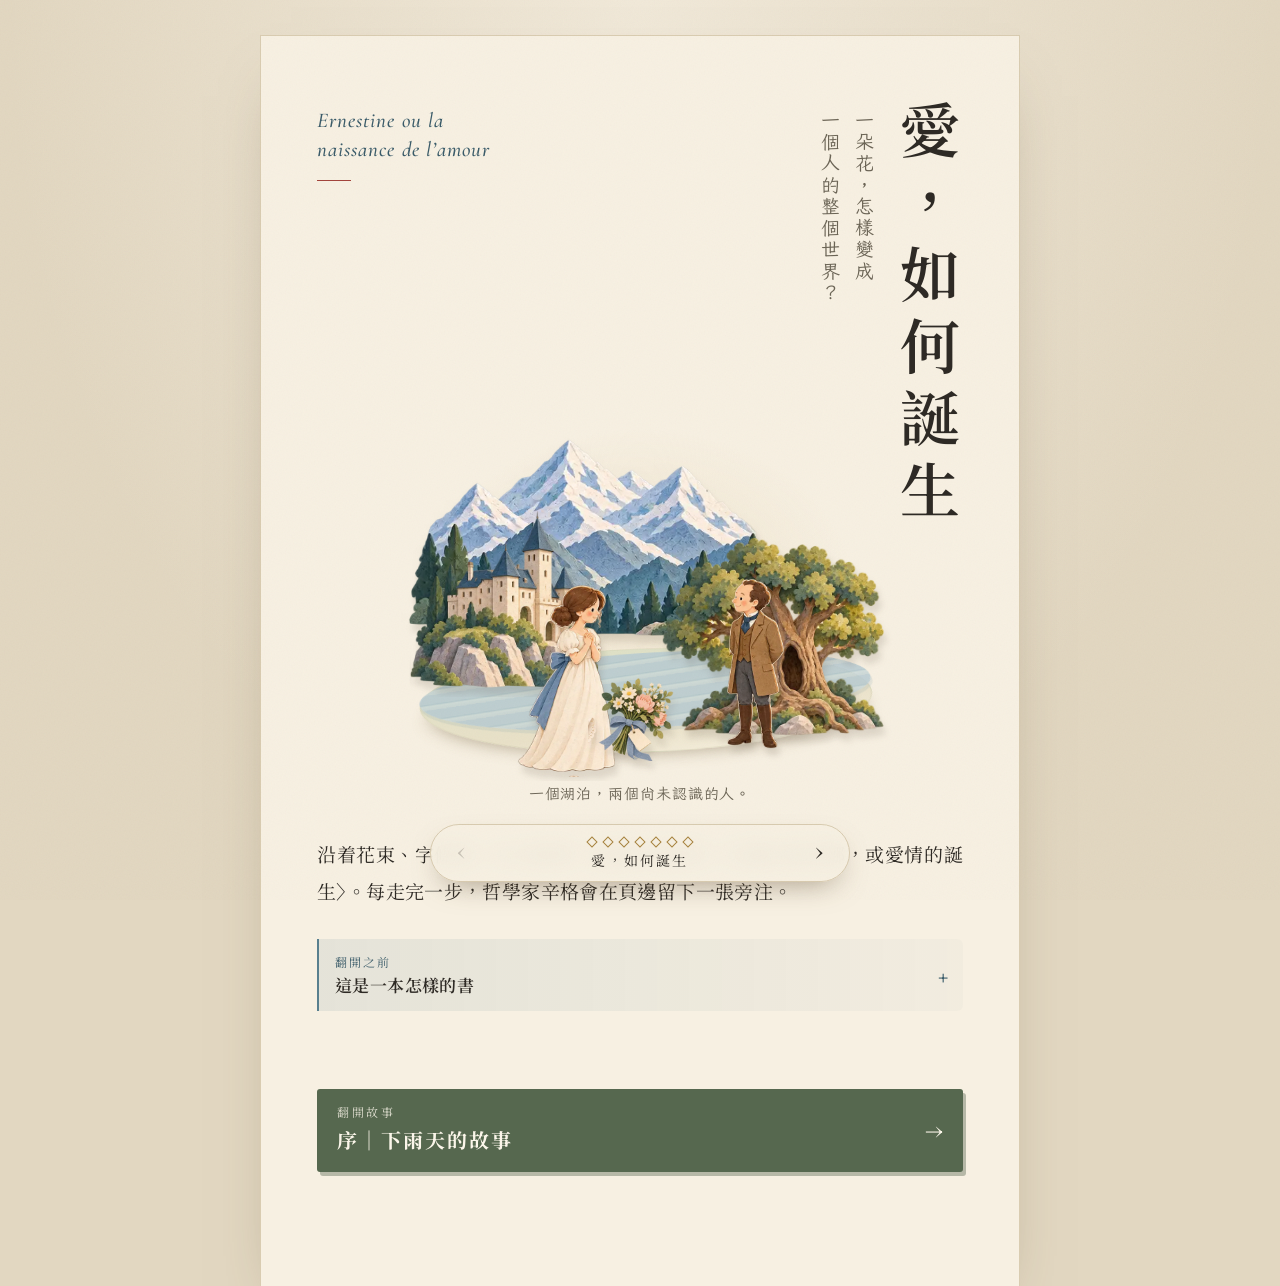
==== commit 57710eec: "Rebuild as a mobile-first reader with the text in content/book.md Text and site are now separate: th" ====
--- a/index.html
+++ b/index.html
@@ -2,9 +2,9 @@
 <html lang="zh-Hant">
 <head>
   <meta charset="utf-8">
-  <meta name="viewport" content="width=device-width, initial-scale=1">
-  <meta name="theme-color" content="#e9dfcb">
-  <meta name="description" content="翻開一本紙藝立體書，讀司湯達〈埃內斯蒂娜〉，再跟哲學家 Irving Singer 思考愛、想像與共同生活。繁體中文故事節述與哲學導讀。">
+  <meta name="viewport" content="width=device-width, initial-scale=1, viewport-fit=cover">
+  <meta name="theme-color" content="#f7f0e2">
+  <meta name="description" content="一本放在口袋裡的紙藝立體書：沿着花束與字條，讀司湯達〈艾爾內斯蒂娜，或愛情的誕生〉的七個階段，再跟哲學家 Irving Singer 想想愛與想像。繁體中文故事節述與哲學導讀。">
   <meta property="og:title" content="愛，如何誕生｜一本關於想像的立體書">
   <meta property="og:description" content="一朵花，怎樣變成一個人的整個世界？讀司湯達的故事，聽辛格的辯護與追問。">
   <meta property="og:type" content="website">
@@ -12,73 +12,63 @@
   <meta property="og:image" content="https://remtoec.github.io/stendhal/assets/stage-1.webp">
   <title>愛，如何誕生｜司湯達與辛格的紙上相遇</title>
   <link rel="icon" href="favicon.svg" type="image/svg+xml">
-  <link rel="stylesheet" href="style.css?v=257af817f902">
+  <!-- Typefaces. Delete these three lines to fall back to the device's own fonts. -->
+  <link rel="preconnect" href="https://fonts.googleapis.com">
+  <link rel="preconnect" href="https://fonts.gstatic.com" crossorigin>
+  <link rel="stylesheet" href="https://fonts.googleapis.com/css2?family=Cormorant+Garamond:ital,wght@0,500;1,500&family=LXGW+WenKai+TC&family=Noto+Serif+TC:wght@400;600&display=swap">
+  <link rel="stylesheet" href="style.css">
   <link rel="preload" href="assets/paper/scenery.webp" as="image" type="image/webp">
   <link rel="preload" href="assets/paper/characters.webp" as="image" type="image/webp">
-  <script src="content.js?v=7a5ddac398b3" defer></script>
-  <script src="scenes.js?v=f471a9300d57" defer></script>
-  <script src="reader-model.js?v=54a0e0d35c2d" defer></script>
-  <script src="story.js?v=345c92bb2490" defer></script>
+  <script src="book-format.js" defer></script>
+  <script src="scenes.js" defer></script>
+  <script src="reader-model.js" defer></script>
+  <script src="reader.js" defer></script>
 </head>
 <body>
-  <a class="skip-link" href="#page-title">跳到本頁故事</a>
-  <header class="masthead">
-    <a class="wordmark" href="#cover" aria-label="回到封面"><span class="brand-flower" aria-hidden="true">✳</span> 愛，如何誕生 <span class="brand-sub">一本關於想像的書</span></a>
-    <nav aria-label="閱讀工具">
-      <button type="button" data-dialog="contents-dialog"><span aria-hidden="true">☷</span> 目錄</button>
-      <button type="button" data-dialog="settings-dialog">閱讀設定</button>
-      <button type="button" class="source-link" data-dialog="sources-dialog">關於</button>
-    </nav>
-  </header>
-  <main id="reader">
-    <div class="book-context"><span id="section-label">司湯達的故事 · 辛格的閱讀</span><span id="page-counter">封面</span></div>
-    <div id="resume-banner" class="resume-banner" hidden></div>
-    <article class="book" id="book" aria-labelledby="page-title">
-      <div class="spread" id="spread">
-        <header class="page-heading" id="page-heading"><p class="eyebrow">司湯達 · 辛格</p><h1 id="page-title" tabindex="-1">愛，如何誕生</h1><p class="subtitle">一朵花，怎樣變成一個人的整個世界？</p></header>
-        <figure class="illustration" id="illustration">
-          <div class="scene" id="scene" role="img" aria-label="紙藝風景：湖泊、古堡與橡樹。"></div>
-          <figcaption id="scene-caption">一本關於想像的立體書。</figcaption>
-          <button type="button" id="original-art" class="quiet-button">看原版插畫 ↗</button>
-        </figure>
-        <div class="text-section" id="text-section"><p>沿着花束、字條與一次次猜測，讀司湯達筆下的埃內斯蒂娜。</p><p>正在翻開書頁。如果未能開啟，請閱讀<a href="read.html">完整文字版</a>。</p><noscript><p>你的瀏覽器沒有啟用 JavaScript。故事和哲學導讀都收錄在<a href="read.html">完整文字版</a>。</p></noscript></div>
+  <a class="skip-link" href="#chapter">跳到正文</a>
+  <div class="scroll-progress" aria-hidden="true"></div>
+  <main id="chapter" class="sheet" data-kind="cover">
+    <header class="hero" data-kind="loading">
+      <p class="hero-en" lang="fr">Ernestine ou la naissance de l’amour</p>
+      <h1 class="hero-title" id="chapter-title" tabindex="-1">愛，如何誕生</h1>
+      <p class="epigraph">一朵花，怎樣變成一個人的整個世界？</p>
+      <p>正在翻開書頁。如果未能開啟，請閱讀<a href="read.html">完整文字版</a>。</p>
+      <noscript><p>你的瀏覽器沒有啟用 JavaScript。故事和哲學導讀都收錄在<a href="read.html">完整文字版</a>。</p></noscript>
+    </header>
+  </main>
+  <nav class="bar" aria-label="章節">
+    <a id="prev" class="bar-turn" aria-label="上一章"><span aria-hidden="true">‹</span></a>
+    <button type="button" id="menu" class="bar-where" data-dialog="contents-dialog" aria-haspopup="dialog">
+      <span class="crystal-row" id="crystal-row" aria-hidden="true"></span>
+      <span id="where">目錄</span>
+    </button>
+    <a id="next" class="bar-turn" aria-label="下一章"><span aria-hidden="true">›</span></a>
+  </nav>
+  <p id="announcement" class="sr-only" role="status" aria-live="polite" aria-atomic="true"></p>
+
+  <dialog id="contents-dialog" aria-labelledby="contents-title">
+    <div class="dialog-head"><h2 id="contents-title">目錄</h2><button type="button" class="close-dialog" aria-label="關閉目錄">×</button></div>
+    <div class="dialog-body">
+      <p class="dialog-lead">七顆紙晶，是司湯達說的七個階段；讀到哪裡，便亮到哪裡。</p>
+      <nav id="toc" aria-label="章節目錄"></nav>
+      <div class="dialog-foot">
+        <button type="button" data-dialog="settings-dialog">閱讀設定</button>
+        <button type="button" data-dialog="about-dialog">關於這本書</button>
+        <a href="read.html">完整文字版</a>
       </div>
-      <div class="turn-leaf" id="turn-leaf" aria-hidden="true" inert hidden><div class="leaf-face leaf-front" id="leaf-front"></div><div class="leaf-face leaf-back"><span class="leaf-flower">✳</span><span>愛，如何誕生</span></div></div>
-      <div class="page-edge" aria-hidden="true"></div>
-      <button type="button" id="prev-corner" class="paper-corner left-corner" aria-label="拉起左下紙角，翻到上一頁" disabled><span aria-hidden="true">↶</span></button>
-      <button type="button" id="next-corner" class="paper-corner right-corner" aria-label="拉起右下紙角，翻到下一頁"><span aria-hidden="true">↷</span></button>
-    </article>
-    <nav class="page-navigation" aria-label="翻頁">
-      <button type="button" id="prev-page" class="page-button previous" disabled><span aria-hidden="true">←</span><span>上一頁</span></button>
-      <div class="reading-progress"><span id="progress-label">翻開故事</span><progress id="progress" max="24" value="0" aria-label="閱讀進度"></progress><span class="gesture-hint">拖動紙角，或按左右方向鍵</span></div>
-      <button type="button" id="next-page" class="page-button next"><span id="next-label">翻開書頁</span><span aria-hidden="true">→</span></button>
-    </nav>
-    <p class="reader-footnote">故事節述與哲學導讀 <span aria-hidden="true">·</span> <a href="read.html">完整文字版</a> <span aria-hidden="true">·</span> <button type="button" data-dialog="sources-dialog">來源與改編說明</button></p>
-    <p id="announcement" class="sr-only" role="status" aria-live="polite" aria-atomic="true"></p>
-  </main>
-  <dialog id="contents-dialog" aria-labelledby="contents-title">
-    <div class="dialog-heading"><div><p class="eyebrow">書籤</p><h2 id="contents-title">在書頁之間</h2></div><button class="close-dialog" aria-label="關閉目錄">×</button></div>
-    <div class="contents-tabs" role="group" aria-label="目錄類型"><button type="button" id="event-tab" aria-pressed="true">跟着故事</button><button type="button" id="stage-tab" aria-pressed="false">七階段書籤</button></div>
-    <div id="event-contents"></div><div id="stage-contents" hidden></div>
+    </div>
   </dialog>
   <dialog id="settings-dialog" aria-labelledby="settings-title">
-    <div class="dialog-heading"><div><p class="eyebrow">閱讀設定</p><h2 id="settings-title">慢慢讀，照你的方式</h2></div><button class="close-dialog" aria-label="關閉閱讀設定">×</button></div>
-    <label class="setting-row" for="motion-setting"><span><strong>翻頁動態</strong><small>減少動態時，所有文字和紙瓣仍可閱讀。</small></span><select id="motion-setting"><option value="system">跟隨系統</option><option value="reduce">減少動態</option><option value="full">完整動態</option></select></label>
-    <label class="setting-row" for="type-setting"><span><strong>文字大小</strong><small>也可使用瀏覽器的縮放功能。</small></span><select id="type-setting"><option value="regular">標準</option><option value="large">較大</option></select></label>
-    <div class="privacy-note"><p>閱讀位置、設定與筆記只儲存在這個瀏覽器，不會傳送給網站作者。</p><button type="button" id="clear-notes">清除我的筆記</button><span id="settings-status" role="status"></span></div>
+    <div class="dialog-head"><h2 id="settings-title">閱讀設定</h2><button type="button" class="close-dialog" aria-label="關閉閱讀設定">×</button></div>
+    <div class="dialog-body">
+      <label class="setting-row" for="type-setting"><span><strong>文字大小</strong><small>也可使用瀏覽器的縮放功能。</small></span><select id="type-setting"><option value="regular">標準</option><option value="large">較大</option></select></label>
+      <label class="setting-row" for="motion-setting"><span><strong>紙藝動態</strong><small>減少動態時，所有文字和紙片仍可閱讀。</small></span><select id="motion-setting"><option value="system">跟隨系統</option><option value="reduce">減少動態</option><option value="full">完整動態</option></select></label>
+      <div class="privacy-note"><p>閱讀位置、設定與筆記只儲存在這個瀏覽器，不會傳送給網站作者。</p><button type="button" id="clear-notes">清除我的筆記</button><span id="settings-status" role="status"></span></div>
+    </div>
   </dialog>
-  <dialog id="sources-dialog" aria-labelledby="sources-title">
-    <div class="dialog-heading"><div><p class="eyebrow">來源與改編說明</p><h2 id="sources-title">這本書從哪裡來？</h2></div><button class="close-dialog" aria-label="關閉來源說明">×</button></div>
-    <p>這是中文故事節述與哲學導讀，並非逐句全譯。人物的心聲、敘述者的解釋、辛格的論證，以及本書提出的問題，均另作標示。</p>
-    <ol class="source-list">
-      <li><strong>司湯達〈埃內斯蒂娜，或愛的誕生〉</strong><p>《論愛情》第二卷附錄。以法文文本核對情節、時序與結尾。</p><a href="https://fr.wikisource.org/wiki/Stendhal_-_De_l%E2%80%99amour,_II,_1927,_%C3%A9d._Martineau/Ernestine" target="_blank" rel="noopener noreferrer">閱讀法文故事 ↗</a></li>
-      <li><strong>司湯達《論愛情》第二章</strong><p>〈愛的誕生〉的七階段。故事按事件分頁，階段只作閱讀索引，並非科學量表或人人必經的流程。</p><a href="https://fr.wikisource.org/wiki/De_l%E2%80%99Amour/II._De_la_naissance_de_l%E2%80%99amour" target="_blank" rel="noopener noreferrer">閱讀七階段原文 ↗</a></li>
-      <li><strong>Irving Singer《The Nature of Love》</strong><p>第二卷 <em>Courtly and Romantic</em>，第十一章。依據本專案提供的章節文本；以段首定位，避免不同版本的頁碼落差。網站只提供中文節述，不重刊整章。</p></li>
-    </ol>
-    <p>「埃內斯蒂娜」「菲利普」「德桑夫人」是本版採用的中文音譯。結尾會指出辛格的概括與法文所明寫的內容有何不同。</p>
-    <p>插畫及分層紙藝素材以 AI 輔助製作。司湯達與辛格的對談是跨時代的想像場景，並非歷史事件；紙晶表示人物的推想，不是客觀的品格認證。</p>
-    <a class="text-link" href="https://github.com/remtoec/stendhal" target="_blank" rel="noopener noreferrer">查看網站原始碼 ↗</a>
+  <dialog id="about-dialog" aria-label="關於這本書">
+    <div class="dialog-head"><span></span><button type="button" class="close-dialog" aria-label="關閉說明">×</button></div>
+    <div class="dialog-body" id="about"></div>
   </dialog>
-  <dialog id="art-dialog" class="art-dialog" aria-labelledby="art-title"><div class="dialog-heading"><h2 id="art-title">原版紙藝插畫</h2><button class="close-dialog" aria-label="關閉插畫">×</button></div><img id="art-image" alt="" width="1200" height="1200"><p id="art-status" role="status"></p></dialog>
 </body>
 </html>
--- a/style.css
+++ b/style.css
@@ -1,24 +1,235 @@
 @charset "UTF-8";
-:root{--ink:#383b33;--muted:#727260;--green:#53664e;--gold:#98733d;--paper:#faf5e8;--line:#d8cbb0;--body-size:18px;--serif:"Noto Serif TC","Songti TC","PMingLiU",serif;--sans:"PingFang TC","Noto Sans TC",system-ui,sans-serif;color-scheme:light}
-*{box-sizing:border-box}html{scroll-behavior:smooth}body{margin:0;background:#e8dfce;background-image:radial-gradient(ellipse at 50% 6%,#f4eee2 0,transparent 65%),linear-gradient(115deg,#e5ddcc,#eee6d7 45%,#d9cebb);color:var(--ink);font-family:var(--sans);min-height:100vh}button,select,textarea{font:inherit;color:inherit}button,a,select,summary{touch-action:manipulation}button{cursor:pointer;background:transparent;border:0}a{color:var(--green);text-underline-offset:4px}button:disabled{cursor:default;opacity:.38}button:focus-visible,a:focus-visible,select:focus-visible,summary:focus-visible,textarea:focus-visible{outline:3px solid #a87632;outline-offset:5px}button:hover:not(:disabled),a:hover{color:#9c6d2e}button,input,textarea,select{-webkit-tap-highlight-color:transparent}button:active:not(:disabled){translate:0 1px}[hidden]{display:none!important}.sr-only{position:absolute;width:1px;height:1px;padding:0;margin:-1px;overflow:hidden;clip:rect(0,0,0,0);white-space:nowrap;border:0}.skip-link{position:fixed;top:10px;left:10px;transform:translateY(-160%);z-index:100;background:var(--paper);padding:14px}.skip-link:focus{transform:none}
-.masthead{max-width:1380px;margin:auto;min-height:96px;padding:20px 42px;display:flex;align-items:center;justify-content:space-between;gap:20px}.wordmark{display:flex;align-items:center;gap:12px;text-decoration:none;font-family:var(--serif);font-size:19px;font-weight:650;color:var(--ink);letter-spacing:.12em}.brand-flower{font-size:34px;color:var(--green);font-weight:400}.brand-sub{font:10px var(--sans);letter-spacing:.18em;color:var(--muted);margin-left:12px}.masthead nav{display:flex;align-items:center;gap:18px;font-size:13px}.masthead nav button{min-height:44px;padding:6px}.masthead nav button span{font-size:22px;vertical-align:-1px;margin-right:5px}#reader{max-width:1320px;margin:0 auto;padding:0 42px 24px}.book-context{display:flex;justify-content:space-between;gap:16px;margin:4px 8px 20px;font-size:11px;letter-spacing:.14em;color:var(--muted)}.resume-banner{border-top:1px solid var(--line);border-bottom:1px solid var(--line);padding:12px 8px;margin:0 0 16px;font-size:13px;display:flex;gap:15px;align-items:center}.resume-banner button{color:var(--green);text-decoration:underline;text-underline-offset:4px}.resume-banner .dismiss{margin-left:auto;font-size:20px}
-.book{position:relative;isolation:isolate;perspective:2200px;border-radius:5px 10px 10px 5px;background:var(--paper);box-shadow:0 2px 2px #62533525,0 16px 22px -17px #5e4b30a8,0 45px 70px -30px #6b573b70,0 0 0 1px #e0d5be;overflow:visible}.book:before{content:"";position:absolute;inset:0;pointer-events:none;background:linear-gradient(90deg,transparent 47%,#b19d7230 49.6%,#80684135 50%,#fffdf17a 50.5%,transparent 53%);z-index:3;border-radius:inherit}.book:after{content:"";position:absolute;inset:0;pointer-events:none;background-image:url("data:image/svg+xml,%3Csvg xmlns='http://www.w3.org/2000/svg' width='130' height='130'%3E%3Cfilter id='n'%3E%3CfeTurbulence type='fractalNoise' baseFrequency='.72' numOctaves='3' stitchTiles='stitch'/%3E%3C/filter%3E%3Crect width='100%25' height='100%25' filter='url(%23n)' opacity='.075'/%3E%3C/svg%3E");mix-blend-mode:multiply;opacity:.55;z-index:4;border-radius:inherit}.page-edge{position:absolute;inset:4px -3px -6px 1px;border-radius:5px 8px 8px 5px;background:repeating-linear-gradient(to bottom,#c8b999 0,#f5eddc 1px,#f5eddc 2px);z-index:-1;box-shadow:1px 2px 0 #9c866350}.spread{min-height:650px;display:grid;grid-template-columns:1fr 1fr;grid-template-rows:auto 1fr;grid-template-areas:"art heading" "art text";position:relative}.page-heading{grid-area:heading;padding:52px 52px 0 46px;position:relative;z-index:5}.eyebrow{font-size:10px;letter-spacing:.2em;color:var(--gold);margin:0 0 20px;font-family:var(--sans);line-height:1.8}.page-heading h1{font:500 clamp(25px,2.5vw,36px)/1.45 var(--serif);letter-spacing:.055em;margin:0;text-wrap:balance;outline:none}.page-heading .subtitle{font:17px/1.7 var(--serif);color:var(--muted);margin:16px 0 0}.text-section{grid-area:text;padding:20px 52px 42px 46px;position:relative;z-index:5;font-family:var(--serif);font-size:var(--body-size);line-height:1.95;letter-spacing:.025em;overflow-wrap:break-word}.text-section>p,.prose>p{margin:0 0 15px}.text-section .prose>p:last-child{margin-bottom:0}.text-section blockquote{border-left:2px solid #ae9760;margin:26px 0;padding:3px 0 3px 22px;font:25px/1.6 var(--serif)}blockquote cite{display:block;font:11px/1.9 var(--sans);letter-spacing:.03em;margin-top:9px;color:var(--muted);font-style:normal}.illustration{grid-area:art;margin:0;min-width:0;padding:36px 10px 30px 16px;align-self:center;position:relative;z-index:2;text-align:center}.scene{position:relative;aspect-ratio:1.07;max-height:560px;width:100%;perspective:1200px;isolation:isolate;overflow:hidden;--fold:0deg}.scene:before{content:"";position:absolute;inset:10% 7% 6%;border-radius:50%;background:radial-gradient(ellipse,#ebdec277,transparent 67%);z-index:-1}.scene .paper-ground{position:absolute;left:8%;right:5%;height:36%;bottom:3%;border-radius:50%;background:linear-gradient(170deg,#dce1c7,#e9e1c8 64%,#f9f2e2);transform:rotateX(52deg) rotateZ(-3deg);box-shadow:0 15px 18px -13px #78674470;z-index:1;border:1px solid #bdbb9745}.scene .lake{position:absolute;left:8%;right:5%;height:24%;bottom:11%;border-radius:49% 51% 48% 52%;background:repeating-linear-gradient(174deg,#b6cad2 0 11px,#a9c1cb 12px,#cad9d9 14px,#c2d1d5 19px);transform:rotateX(46deg) rotateZ(-5deg);box-shadow:1px 4px 0 #7f9faa32;z-index:2;opacity:.82}.scene .paper-floor{position:absolute;inset:58% 8% 7%;background:linear-gradient(165deg,#ece0c8,#c7b397);clip-path:polygon(24% 0,78% 0,100% 100%,0 100%);z-index:1}.sprite{position:absolute;left:var(--x);bottom:var(--y);width:var(--w);aspect-ratio:1;z-index:var(--z);transform-origin:50% 91%;transform:rotateX(var(--fold)) rotateZ(var(--tilt,0deg));will-change:auto;filter:drop-shadow(3px 8px 3px #564a3c26);background-size:300% 200%;background-repeat:no-repeat;opacity:var(--opacity,1)}.book.is-turning .sprite{will-change:transform}.sprite[data-atlas="scenery"]{background-image:url('assets/paper/scenery.webp')}.sprite[data-atlas="characters"]{background-image:url('assets/paper/characters.webp')}.sprite[data-atlas="objects"]{background-image:url('assets/paper/objects.webp')}.sprite.at-0{background-position:0 0}.sprite.at-1{background-position:50% 0}.sprite.at-2{background-position:100% 0}.sprite.at-3{background-position:0 100%}.sprite.at-4{background-position:50% 100%}.sprite.at-5{background-position:100% 100%}.sprite.paper-crystal{filter:drop-shadow(1px 4px 3px #b08b4750)}.scene.has-crystals:after{content:"";position:absolute;inset:20% 14% 15%;background:radial-gradient(ellipse,#f2d78b28,transparent 70%);z-index:0}.sprite.veiled{opacity:.2}.sprite.cloth{z-index:9;background:#f8f2de;clip-path:polygon(10% 32%,53% 14%,92% 36%,88% 78%,48% 89%,6% 72%);box-shadow:inset 0 0 30px #cabc9e;transform-origin:10% 70%;transform:rotateY(0deg) rotateZ(-7deg);transition:transform .65s ease,opacity .65s}.scene.rose-open .cloth{transform:rotateY(-145deg) rotateZ(-12deg);opacity:0}.scene .ribbon{position:absolute;z-index:20;bottom:3%;left:30%;right:30%;border-bottom:1px solid #bdae8860}.illustration figcaption{font:13px/1.9 var(--serif);letter-spacing:.08em;color:#767360;max-width:85%;margin:7px auto 4px}.quiet-button{font:10px/1.5 var(--sans);color:#797863;padding:7px 10px;letter-spacing:.07em;min-height:32px}.scene-fallback{position:absolute;inset:4%;width:92%;height:92%;object-fit:contain;border-radius:5px}
-.paper-note{border-top:1px solid var(--line);margin-top:28px;padding-top:15px;font:14px/1.85 var(--sans);letter-spacing:0;color:#686b59}.paper-note summary{cursor:pointer;list-style:none;position:relative;padding:4px 25px 4px 0;min-height:36px}.paper-note summary::-webkit-details-marker{display:none}.paper-note summary:after{content:"+";position:absolute;right:2px;top:0;color:var(--gold);font-size:20px}.paper-note[open] summary:after{content:"−"}.paper-note .note-type{font-size:10px;letter-spacing:.08em;color:var(--gold);margin:20px 0 8px}.paper-note p{margin:8px 0}.source-reference{font-size:11px;color:var(--muted);overflow-wrap:anywhere}.paper-note a{font-size:12px}.interactive-panel{margin-top:24px;font-family:var(--sans);font-size:14px;line-height:1.85;letter-spacing:0}.paper-action{border:1px solid #bbaa84;padding:11px 18px;box-shadow:2px 3px 0 #d8ccb3;background:#f3ebd7;font-size:13px;min-height:44px;border-radius:1px}.paper-action:hover{background:#ede3ca}.reveal-text{padding:18px 16px;background:#f3ecd9;margin-top:14px;border-left:2px solid #c1a976;font:16px/1.95 var(--serif)}.reveal-text p{margin:0 0 12px}.reveal-text p:last-child{margin-bottom:0}.crystal-steps{display:grid;gap:9px;margin-top:16px}.crystal-step{border:1px solid #d9cdaa;padding:9px 12px;border-radius:2px;background:#f6eedb;min-height:44px;display:flex;align-items:center;gap:10px;text-align:left}.crystal-step .diamond{width:13px;height:18px;flex:0 0 13px;clip-path:polygon(50% 0,100% 30%,80% 80%,50% 100%,0 60%,0 30%);background:#d1bc83}.crystal-step[aria-pressed="true"]{border-color:#a68b45;background:#efe3bd}.crystal-step[aria-pressed="true"] .diamond{background:#a88944}.crystal-explanations{margin:16px 0 0;padding-left:20px;font-size:12px;color:var(--muted)}.crystal-explanations li{padding:4px 0}.perspectives{display:grid;gap:12px}.perspective{background:#f2eddd;border:1px solid #dcd2bd;padding:14px 15px;box-shadow:2px 3px 0 #e5dac4;transform-origin:left center}.perspective summary{cursor:pointer;color:#57644d;font-size:13px}.perspective p{font:15px/1.9 var(--serif);margin:13px 0 0}.question-choice{display:flex;gap:12px;align-items:flex-start;padding:12px;border:1px solid var(--line);margin:8px 0;border-radius:2px;cursor:pointer}.question-choice input{margin:5px 0 0;accent-color:var(--green);width:16px;height:16px;flex-shrink:0}.question-choice:has(input:checked){background:#e9eedf;border-color:#889574}.writing-label{display:block;font-size:13px;margin:20px 0 8px}.reflection-input{width:100%;min-height:112px;background:#fffcf1a8;border:1px solid #cabea3;padding:12px;font:15px/1.8 var(--sans);resize:vertical;border-radius:2px}.save-note{font-size:11px;color:var(--muted);margin:8px 0 0}.before-thought{background:#eee8d8;padding:14px;font-size:13px;white-space:pre-wrap;overflow-wrap:anywhere}.question-list{margin:20px 0;padding-left:22px;font-size:14px}.question-list li{padding:6px 0}.cover-open{margin-top:30px}.book[data-kind="cover"] h1{font-size:clamp(34px,3.7vw,51px);letter-spacing:.14em;line-height:1.5}.book[data-kind="cover"] .page-heading{padding-top:110px}.book[data-kind="cover"] .text-section{padding-top:25px}.book[data-kind="reflection"] .eyebrow{color:#607565}
-.page-navigation{display:flex;justify-content:space-between;align-items:center;gap:30px;margin:28px 8px 0}.page-button{font:13px/1.5 var(--sans);min-height:52px;min-width:120px;padding:12px 16px;display:flex;align-items:center;justify-content:center;gap:17px;position:relative;border:1px solid #c7bca3;background:#efe7d6;box-shadow:1px 3px 0 #d3c5ad;touch-action:pan-y;user-select:none;-webkit-user-select:none}.page-button.next{background:#596951;color:#faf5e8;border-color:#596951;box-shadow:2px 3px 0 #40513c50}.page-button.next:hover:not(:disabled){background:#485b43;color:#fff}.page-button span[aria-hidden]{font-size:22px;line-height:1}.reading-progress{width:250px;text-align:center;color:var(--muted);font-size:10px;letter-spacing:.12em}.reading-progress progress{display:block;width:100%;height:2px;border:0;background:#c9bea7;margin:10px auto;appearance:none}.reading-progress progress::-webkit-progress-bar{background:#c9bea7}.reading-progress progress::-webkit-progress-value{background:#7b8966}.reading-progress progress::-moz-progress-bar{background:#7b8966}.gesture-hint{font-size:9px;letter-spacing:.05em}.reader-footnote{text-align:center;font-size:10px;line-height:1.8;color:var(--muted);letter-spacing:.03em;margin:28px 0 0}.reader-footnote span{margin:0 9px}.reader-footnote a,.reader-footnote button{color:inherit;font:inherit;padding:0;text-decoration:none}.reader-footnote a:hover,.reader-footnote button:hover{text-decoration:underline}
-.turn-leaf{position:absolute;top:0;bottom:0;left:50%;width:50%;transform-origin:left center;transform-style:preserve-3d;z-index:15;pointer-events:none;will-change:transform}.turn-leaf.reverse{left:0;transform-origin:right center}.leaf-face{position:absolute;inset:0;background:#faf4e5;backface-visibility:hidden;-webkit-backface-visibility:hidden;overflow:hidden;border:1px solid #d8c9aa;box-shadow:10px 2px 22px #4c3e2b2a}.leaf-front{padding:52px 52px 42px 46px;background:linear-gradient(90deg,#e1d3b5,#fbf5e7 9%,#f8f0df)}.leaf-front .page-heading{padding:0}.leaf-front .text-section{padding:20px 0 0}.leaf-back{transform:rotateY(180deg);background:linear-gradient(90deg,#f8f0df,#fbf5e7 85%,#dfcfad);display:flex;flex-direction:column;align-items:center;justify-content:center;gap:20px;color:#b7a47c;font:14px var(--serif);letter-spacing:.2em}.leaf-flower{font-size:70px;font-weight:200;opacity:.5}.reverse .leaf-front{display:flex;align-items:center;justify-content:center;padding:16px}.reverse .leaf-front .scene{width:100%;height:auto}.book.is-turning{pointer-events:none}.book.is-turning .text-section,.book.is-turning .page-heading{user-select:none}
-.dialog-heading{display:flex;align-items:flex-start;justify-content:space-between;gap:20px;margin-bottom:24px}.dialog-heading h2{font:500 25px/1.5 var(--serif);margin:0}.dialog-heading .eyebrow{margin-bottom:8px;font-size:10px}dialog{border:1px solid #cabd9d;border-radius:6px;padding:32px;width:min(660px,calc(100vw - 36px));max-height:85dvh;background:#faf5e8;color:var(--ink);box-shadow:0 25px 100px #342c2155;font-size:14px;line-height:1.9}dialog::backdrop{background:#333c3257;backdrop-filter:blur(4px)}.close-dialog{font-size:28px;line-height:1;width:40px;height:40px;flex-shrink:0;border:1px solid var(--line);border-radius:50%}.contents-tabs{display:flex;gap:6px;border-bottom:1px solid var(--line);margin:0 0 22px}.contents-tabs button{padding:8px 14px 12px;font-size:13px}.contents-tabs button[aria-pressed="true"]{border-bottom:2px solid var(--green);color:var(--green)}.contents-heading{font-size:10px;letter-spacing:.14em;color:var(--gold);margin:26px 0 10px}.contents-list{list-style:none;padding:0;margin:0;display:grid;grid-template-columns:1fr 1fr;gap:6px 14px}.contents-list button{text-align:left;padding:10px 8px;width:100%;font-size:13px;display:flex;gap:11px;align-items:baseline;min-height:44px}.contents-list button span{font-size:10px;color:var(--gold);font-variant-numeric:tabular-nums}.contents-list button[aria-current="page"]{background:#e8ecdde6;color:#465c40}.stage-list{list-style:none;padding:0;counter-reset:stages}.stage-list li{padding:12px 0;border-bottom:1px solid var(--line)}.stage-list button{font:18px var(--serif);padding:4px 0}.stage-list button:before{counter-increment:stages;content:"0" counter(stages);font:11px var(--sans);color:var(--gold);margin-right:15px}.stage-list p{font-size:12px;color:var(--muted);margin:7px 0 0 32px}.setting-row{padding:20px 0;display:flex;gap:18px;align-items:center;justify-content:space-between;border-bottom:1px solid var(--line)}.setting-row strong{font-weight:500;display:block}.setting-row small{font-size:11px;color:var(--muted);display:block;margin-top:7px;max-width:280px}.setting-row select{border:1px solid #bbaa86;background:#f6efdf;padding:10px 9px;font-size:12px;max-width:135px}.privacy-note{font-size:12px;color:var(--muted);padding-top:20px}.privacy-note button{text-decoration:underline;text-underline-offset:4px;padding:7px 0}.privacy-note #settings-status{display:block;margin-top:10px}.source-list{padding-left:20px}.source-list li{padding:10px 0}.source-list li p{font-size:13px;color:var(--muted);margin:6px 0}.source-list a,.text-link{font-size:12px}.art-dialog{width:min(850px,calc(100vw - 32px))}.art-dialog img{width:100%;height:auto;display:block;border-radius:3px}.art-dialog .dialog-heading{margin-bottom:18px}.art-dialog h2{font-size:21px}.large-type{--body-size:21px}.reduced-motion .sprite,.reduced-motion *{animation-duration:0s!important;transition-duration:0s!important;scroll-behavior:auto!important}
-@media(max-width:1000px){.masthead{padding:16px 26px;min-height:82px}.brand-sub{display:none}#reader{padding:0 26px 24px}.page-heading{padding:40px 32px 0 34px}.text-section{padding:18px 32px 34px 34px;--body-size:17px}.large-type .text-section{--body-size:20px}.spread{min-height:590px}.leaf-front{padding:40px 32px 34px 34px}.scene{aspect-ratio:.9}.book[data-kind="cover"] .page-heading{padding-top:80px}}
-@media(max-width:720px){.masthead{padding:10px 18px;min-height:75px;gap:10px}.wordmark{font-size:16px;letter-spacing:.07em;gap:8px}.brand-flower{font-size:26px}.masthead nav{gap:8px;font-size:11px}.masthead nav button{padding:4px;min-width:40px}.masthead nav .source-link{display:none}.masthead nav button span{display:none}#reader{padding:0 14px 20px}.book-context{font-size:9px;letter-spacing:.06em;margin:1px 5px 14px}.book{border-radius:5px 9px 9px 5px;perspective:1600px}.book:before{background:linear-gradient(90deg,#b19d7224,transparent 4%,transparent 96%,#ae966e13)}.spread{grid-template-columns:1fr;grid-template-rows:auto auto 1fr;grid-template-areas:"heading" "art" "text";min-height:0}.page-heading{padding:30px 28px 0;text-align:center}.page-heading h1{font-size:27px;letter-spacing:.05em;line-height:1.5}.eyebrow{font-size:10px;margin-bottom:13px}.page-heading .subtitle{font-size:15px;margin-top:12px}.illustration{padding:0 18px 0;margin:0 auto;width:min(100%,470px)}.scene{height:258px;max-height:none;aspect-ratio:auto;margin:0 auto;max-width:390px}.illustration figcaption{font-size:11px;margin:0 auto;max-width:90%}.quiet-button{font-size:10px;padding:7px}.text-section{padding:20px 28px 30px;--body-size:17px;line-height:1.95;letter-spacing:.02em}.large-type .text-section{--body-size:20px}.prose>p{margin-bottom:15px}.paper-note{margin-top:23px;padding-top:13px;font-size:13px}.book[data-kind="cover"] .page-heading{padding-top:40px}.book[data-kind="cover"] h1{font-size:38px}.book[data-kind="cover"] .text-section{padding-top:19px}.book[data-kind="cover"] .scene{height:285px}.cover-open{text-align:center;margin-top:22px}.page-navigation{gap:14px;margin:23px 3px 0;align-items:center}.page-button{font-size:12px;min-width:98px;min-height:48px;padding:9px 12px;gap:11px}.reading-progress{flex:1;font-size:10px;letter-spacing:.01em;max-width:180px}.gesture-hint{display:none}.reading-progress progress{margin-bottom:0}.reader-footnote{font-size:10px;margin-top:22px}.reader-footnote span{margin:0 6px}.turn-leaf{left:0!important;width:100%;transform-origin:left center}.turn-leaf.reverse{transform-origin:right center}.leaf-front{padding:30px 28px}.leaf-front .page-heading{text-align:center}.leaf-front .scene{height:258px;width:100%}.leaf-front .text-section{padding-top:20px}.leaf-back .leaf-flower{font-size:50px}.resume-banner{font-size:11px;gap:8px}.contents-list{grid-template-columns:1fr}.dialog-heading h2{font-size:23px}dialog{padding:25px 23px}.setting-row{align-items:flex-start;gap:12px}.setting-row select{max-width:113px}.setting-row small{max-width:190px}.interactive-panel{margin-top:20px}}
-@media(max-width:370px){.masthead{padding:10px 12px}.wordmark{font-size:14px}.brand-flower{font-size:22px}.masthead nav{gap:4px;font-size:10px}.page-heading{padding-left:22px;padding-right:22px}.page-heading h1{font-size:24px}.text-section{padding-left:22px;padding-right:22px}.scene{height:230px}.page-button{min-width:86px;gap:7px;padding:9px}.reading-progress{font-size:9px}.reader-footnote{letter-spacing:0}}
-@media(prefers-reduced-motion:reduce){html{scroll-behavior:auto}body:not(.force-motion) .sprite,body:not(.force-motion) *{animation-duration:0s!important;transition-duration:0s!important;scroll-behavior:auto!important}}
-@media print{body{background:#fff}.masthead,.page-navigation,.reader-footnote,.book-context,.quiet-button,dialog,.turn-leaf,.resume-banner{display:none!important}#reader{max-width:none;padding:0}.book{box-shadow:none}.book:before,.book:after,.page-edge{display:none}.spread{min-height:0}.text-section{font-size:12pt}.scene{height:300px}details{display:block}.paper-note summary{font-weight:bold}}
-.question-fieldset{padding:0;margin:0;border:0;min-width:0}
-.reading-edition{max-width:780px;padding:48px 28px;margin:auto;background:#faf5e8;font:18px/2 var(--serif)}.reading-edition header{margin-bottom:48px}.reading-edition h1{font-size:42px;line-height:1.5;letter-spacing:.1em}.reading-edition h2{font-size:28px;line-height:1.6;font-weight:500}.reading-edition h3{font:500 15px/1.8 var(--sans)}.reading-edition section{padding:35px 0;border-bottom:1px solid var(--line);scroll-margin-top:28px}.reading-edition p{margin:16px 0}.reading-edition aside{font:14px/1.95 var(--sans);background:#efe9d9;padding:18px 22px;margin:24px 0;color:#656853}.edition-kicker,.edition-return,.reading-edition footer{font:12px/1.8 var(--sans);color:var(--muted)}.edition-subtitle{color:var(--muted)}.reading-edition nav{font:15px/2 var(--sans);padding-bottom:26px}.reading-edition summary{cursor:pointer}.reading-edition li{padding:5px 0}.reading-edition footer{padding-top:35px}.reading-edition blockquote{border-left:2px solid var(--gold);padding-left:22px;margin:25px 0;font-size:23px}
-@media(max-width:720px){.scene{height:auto;aspect-ratio:1.1;max-width:350px}.book[data-kind="cover"] .scene{height:auto;aspect-ratio:1.07}.leaf-front .scene{height:auto;aspect-ratio:1.1}.reading-edition{padding:30px 23px;font-size:17px}.reading-edition h1{font-size:32px}.reading-edition h2{font-size:25px}}
-@media print{.reading-edition{max-width:none;padding:0;background:white;font-size:11pt}.reading-edition nav,.edition-return,.reading-edition footer,.reading-edition header>a{display:none}.reading-edition section{break-inside:auto}.reading-edition h2,.reading-edition h3{break-after:avoid}.reading-edition a{color:inherit}}
-.paper-corner{position:absolute;bottom:0;width:46px;height:46px;z-index:8;touch-action:pan-y;user-select:none;color:#8d7a51;display:flex;align-items:flex-end;justify-content:flex-end;padding:5px 7px;background:linear-gradient(135deg,transparent 49%,#e2d4b7 50%,#f9f3e5 78%);border-bottom-right-radius:8px}.right-corner{right:0}.left-corner{left:0;transform:scaleX(-1)}.left-corner span{transform:scaleX(-1)}.paper-corner span{font-size:14px}.paper-corner:disabled{visibility:hidden}.paper-corner:hover:not(:disabled){background:linear-gradient(135deg,transparent 44%,#d8c5a2 45%,#f7edda 80%)}.book.is-turning .paper-corner{opacity:0}
-/* Only the exposed bottom edge has stacked sheets; the reading surface stays smooth. */
-.page-edge{inset:auto -3px -6px 1px;height:8px}
+/* A pocket paper book. Phone first; wider screens get the same column on a desk of linen. */
+:root{
+  --paper:#f7f0e2; --paper-hi:#fffaf0; --paper-lo:#eee4cf; --linen:#e2d7c1;
+  --ink:#2e2a25; --ink-soft:#6b6455; --line:#d8cbb0;
+  --lake:#587f8e; --lake-deep:#3a5b69; --moss:#56684f; --wax:#a3443c; --gold:#a8843f;
+  --serif:"Songti TC","Noto Serif TC","Source Han Serif TC","PMingLiU",serif;
+  --kai:"LXGW WenKai TC","Kaiti TC","BiauKai","DFKai-SB","KaiTi","Songti TC","Noto Serif TC",serif;
+  --latin:"Cormorant Garamond","Hoefler Text","Baskerville","Palatino Linotype",Georgia,serif;
+  --size:18px; --gutter:22px; --bar:58px;
+  color-scheme:light;
+}
+*{box-sizing:border-box}
+html{scroll-behavior:smooth;-webkit-text-size-adjust:100%}
+body{margin:0;background:var(--paper);color:var(--ink);font:var(--size)/1.95 var(--serif);letter-spacing:.02em;-webkit-font-smoothing:antialiased;overflow-x:clip}
+body::before{content:"";position:fixed;inset:0;z-index:50;pointer-events:none;mix-blend-mode:multiply;opacity:.5;background-image:url("data:image/svg+xml,%3Csvg xmlns='http://www.w3.org/2000/svg' width='130' height='130'%3E%3Cfilter id='n'%3E%3CfeTurbulence type='fractalNoise' baseFrequency='.72' numOctaves='3' stitchTiles='stitch'/%3E%3C/filter%3E%3Crect width='100%25' height='100%25' filter='url(%23n)' opacity='.075'/%3E%3C/svg%3E")}
+body.large-type{--size:21px}
+button,select,textarea{font:inherit;color:inherit}
+button{cursor:pointer;background:none;border:0;padding:0}
+a{color:var(--lake-deep);text-underline-offset:4px}
+a,button,summary,select{touch-action:manipulation;-webkit-tap-highlight-color:transparent}
+:focus-visible{outline:3px solid var(--gold);outline-offset:4px}
+h1:focus{outline:none}
+[hidden]{display:none!important}
+.sr-only{position:absolute;width:1px;height:1px;margin:-1px;padding:0;overflow:hidden;clip:rect(0,0,0,0);white-space:nowrap;border:0}
+.skip-link{position:fixed;top:10px;left:10px;z-index:100;padding:12px 16px;background:var(--paper-hi);transform:translateY(-200%)}
+.skip-link:focus{transform:none}
+
+/* Reading progress within the chapter: a thread of sealing-wax red. */
+.scroll-progress{position:fixed;inset:0 0 auto;height:2px;z-index:40;background:var(--wax);transform:scaleX(0);transform-origin:0 50%}
+@supports (animation-timeline:scroll()){.scroll-progress{animation:thread linear both;animation-timeline:scroll(root)}}
+@keyframes thread{to{transform:scaleX(1)}}
+
+/* ── The sheet: one chapter ─────────────────────────────────────────── */
+.sheet{max-width:calc(34em + var(--gutter)*2);min-height:100svh;margin:0 auto;padding:0 var(--gutter) calc(var(--bar) + 56px + env(safe-area-inset-bottom))}
+.sheet.leaving{opacity:0;transform:translateX(calc(var(--dir,1)*-18px));transition:opacity .18s ease-in,transform .18s ease-in}
+.sheet.entering{animation:enter .5s cubic-bezier(.2,.8,.3,1)}
+@keyframes enter{from{opacity:0;transform:translateX(calc(var(--dir,1)*24px))}}
+.content-problems{margin:16px 0;padding:14px 16px;border:2px solid var(--wax);background:var(--paper-hi);font-size:15px;line-height:1.7}
+.content-problems ul{margin:8px 0 0;padding-left:1.2em}
+
+/* Chapter opening */
+.hero{display:flex;flex-direction:column;align-items:center;padding:clamp(44px,11svh,92px) 0 18px;text-align:center}
+.seal{writing-mode:vertical-rl;max-height:calc(2.3em + 20px);margin:0;padding:10px 9px;background:var(--wax);color:#fff4e4;font:600 22px/1.15 var(--serif);letter-spacing:.06em;border-radius:6px 4px 7px 5px;box-shadow:inset 0 0 0 2px #fff4e42e,0 3px 8px -3px #7d2f2988;transform:rotate(-3deg)}
+.seal.small{max-height:calc(2.3em + 10px);padding:5px 4px;font-size:13px;border-radius:4px 3px 4px 3px;box-shadow:none;transform:rotate(-2deg);flex:none;min-width:24px;text-align:center}
+.hero-en{margin:20px 0 0;font:italic 500 19px/1.3 var(--latin);letter-spacing:.05em;color:var(--lake-deep)}
+.hero-title{margin:.15em 0 .35em;font:600 clamp(34px,10.5vw,46px)/1.3 var(--serif);letter-spacing:.14em;text-indent:.14em;text-wrap:balance}
+.epigraph{max-width:17em;margin:0;font:20px/1.8 var(--kai);color:var(--ink-soft);text-wrap:balance}
+.hero>p:not([class]){margin:22px 0 0;text-align:justify}
+.hero>.note{align-self:stretch;text-align:left}
+.plate{margin:30px 0 0;width:min(100%,400px)}
+.plate img{display:block;width:100%;height:auto;border:6px solid var(--paper-hi);border-radius:200px 200px 8px 8px/150px 150px 8px 8px;box-shadow:0 1px 0 #d8cbb0,0 22px 34px -22px #5b4a2e99;background:var(--paper-lo)}
+.hero>*{animation:rise .7s cubic-bezier(.2,.8,.3,1) both}
+.hero>:nth-child(2){animation-delay:.06s}.hero>:nth-child(3){animation-delay:.12s}.hero>:nth-child(4){animation-delay:.18s}.hero>:nth-child(n+5){animation-delay:.26s}
+@keyframes rise{from{opacity:0;transform:translateY(14px)}}
+
+/* Cover: the title runs down the page, as on the spine of a Chinese book. */
+.hero[data-kind="cover"],.hero[data-kind="loading"]{display:grid;grid-template-columns:1fr auto auto;column-gap:16px;align-items:start;min-height:calc(100svh - var(--bar) - 150px);padding-top:clamp(28px,7svh,72px);text-align:left}
+.hero[data-kind="cover"]>*,.hero[data-kind="loading"]>*{grid-column:1/-1}
+.hero[data-kind="cover"] .hero-title,.hero[data-kind="loading"] .hero-title{grid-column:3;grid-row:1;writing-mode:vertical-rl;margin:0;font-size:clamp(46px,13.5vw,60px);line-height:1.1;letter-spacing:.2em;text-indent:0}
+.hero[data-kind="cover"] .epigraph,.hero[data-kind="loading"] .epigraph{grid-column:2;grid-row:1;writing-mode:vertical-rl;max-height:11.5em;margin-top:.5em;font-size:19px;line-height:1.75;letter-spacing:.14em}
+.hero[data-kind="cover"] .hero-en,.hero[data-kind="loading"] .hero-en{grid-column:1;grid-row:1;align-self:start;max-width:8.5em;margin:.4em 0 0;font-size:21px;line-height:1.35}
+.hero[data-kind="cover"] .hero-en::after{content:"";display:block;width:34px;height:1px;margin-top:16px;background:var(--wax)}
+.hero[data-kind="cover"] .stage{margin-top:-128px;margin-bottom:6px}
+.hero[data-kind="cover"] .stage figcaption{text-align:center}
+
+/* A beat of the story */
+.beat{padding:36px 0 4px;scroll-margin-top:8px}
+.beat::before{content:"✳";display:block;margin-bottom:20px;text-align:center;font-size:15px;line-height:1;color:var(--gold)}
+.beat>h2,.beat>h3{margin:0 0 22px;font:600 23px/1.5 var(--serif);letter-spacing:.08em;text-align:center;text-wrap:balance}
+.beat>p,.reveal-body>p,.note-body>p{margin:0 0 .95em;text-align:justify;line-break:strict}
+
+/* Paper scenes */
+.stage{margin:0 calc(var(--gutter)*-1) 22px;text-align:center}
+.stage figcaption{padding:0 var(--gutter);font:15px/1.7 var(--kai);letter-spacing:.06em;color:var(--ink-soft)}
+.scene{position:relative;width:min(100%,430px);aspect-ratio:1.3;margin:0 auto;overflow:hidden;isolation:isolate;perspective:900px}
+.scene::before{content:"";position:absolute;inset:10% 7% 6%;z-index:-1;border-radius:50%;background:radial-gradient(ellipse,#ebdec2aa,transparent 67%)}
+.paper-ground{position:absolute;left:8%;right:5%;bottom:3%;height:36%;z-index:1;border:1px solid #bdbb9745;border-radius:50%;background:linear-gradient(170deg,#dce1c7,#e9e1c8 64%,#f9f2e2);box-shadow:0 15px 18px -13px #78674470;transform:rotateX(52deg) rotateZ(-3deg)}
+.lake{position:absolute;left:8%;right:5%;bottom:11%;height:24%;z-index:2;border-radius:49% 51% 48% 52%;background:repeating-linear-gradient(174deg,#b6cad2 0 11px,#a9c1cb 12px,#cad9d9 14px,#c2d1d5 19px);box-shadow:1px 4px 0 #7f9faa32;opacity:.82;transform:rotateX(46deg) rotateZ(-5deg)}
+.paper-floor{position:absolute;inset:58% 8% 7%;z-index:1;background:linear-gradient(165deg,#ece0c8,#c7b397);clip-path:polygon(24% 0,78% 0,100% 100%,0 100%)}
+.sprite{position:absolute;left:var(--x);bottom:var(--y);width:var(--w);aspect-ratio:1;z-index:var(--z);background-size:300% 200%;background-repeat:no-repeat;filter:drop-shadow(3px 8px 3px #564a3c26);transform-origin:50% 91%;transform:rotateX(88deg);opacity:0;transition:transform .8s cubic-bezier(.2,1.45,.4,1),opacity .25s;transition-delay:calc(var(--i)*70ms + 80ms)}
+.scene.up .sprite{transform:none;opacity:1}
+.scene.up .sprite.gone{transform:rotateX(88deg);opacity:0;transition-delay:0s}
+.sprite[data-atlas="scenery"]{background-image:url("assets/paper/scenery.webp")}
+.sprite[data-atlas="characters"]{background-image:url("assets/paper/characters.webp")}
+.sprite[data-atlas="objects"]{background-image:url("assets/paper/objects.webp")}
+.at-0{background-position:0 0}.at-1{background-position:50% 0}.at-2{background-position:100% 0}
+.at-3{background-position:0 100%}.at-4{background-position:50% 100%}.at-5{background-position:100% 100%}
 .sprite[data-sprite="castle"]{clip-path:inset(0 0 0 7%)}
-@media(max-width:720px){.scene,.leaf-front .scene{height:230px;aspect-ratio:auto}.book[data-kind="cover"] .scene{height:250px;aspect-ratio:auto}}
-@media(max-width:370px){.scene,.leaf-front .scene{height:205px}.book[data-kind="cover"] .scene{height:225px}}
+.sprite[data-sprite="crystal"]{filter:drop-shadow(1px 4px 3px #b08b4750)}
+.sprite.cloth{background:#f8f2de;box-shadow:inset 0 0 30px #cabc9e;clip-path:polygon(10% 32%,53% 14%,92% 36%,88% 78%,48% 89%,6% 72%);transform-origin:10% 70%}
+.scene.up .sprite.cloth{transform:rotateZ(-7deg);opacity:.8}
+.scene.up .sprite.cloth.gone{transform:rotateY(-145deg) rotateZ(-12deg);opacity:0}
+.rain{position:absolute;inset:0;z-index:12;pointer-events:none;background:linear-gradient(104deg,#0000 47%,#7f9faa5c 49%,#7f9faa5c 51%,#0000 53%) 0 0/15px 52px;animation:rain .55s linear infinite}
+@keyframes rain{to{background-position:-15px 52px}}
+
+/* The little notes left in the oak */
+.slip{position:relative;max-width:19em;margin:26px auto;padding:20px 20px 15px;border:1px solid #e2d6bc;background:var(--paper-hi) linear-gradient(#0000 49.7%,#cdbf9f4d 50%,#0000 50.4%);box-shadow:3px 4px 0 -1px #d9ccb166,0 16px 22px -18px #5b4a2e99;transform:rotate(-1.1deg)}
+.slip::before{content:"";position:absolute;left:50%;top:-5px;width:9px;height:9px;margin-left:-5px;border-radius:50%;background:var(--lake);box-shadow:0 1px 2px #3a5b6988}
+.beat>.slip:nth-of-type(even){transform:rotate(.9deg)}
+.slip blockquote{margin:0;font:19px/1.85 var(--kai);letter-spacing:.03em}
+.slip p{margin:0}
+.slip figcaption{margin-top:10px;font-size:13px;line-height:1.6;letter-spacing:.06em;text-align:right;color:var(--ink-soft)}
+
+/* Singer's notes in the margin */
+.note{margin:30px 0 8px;border-left:2px solid var(--lake);border-radius:0 6px 6px 0;background:linear-gradient(90deg,#587f8e1c,#587f8e08)}
+.note summary{position:relative;min-height:52px;padding:13px 46px 13px 16px;list-style:none;cursor:pointer}
+.note summary::-webkit-details-marker,.reveal summary::-webkit-details-marker{display:none}
+.note summary::after{content:"+";position:absolute;right:15px;top:50%;font:500 26px/1 var(--latin);color:var(--lake-deep);translate:0 -50%;transition:rotate .25s}
+.note[open] summary::after{rotate:45deg}
+.note-label{display:block;font-size:12px;line-height:1.6;letter-spacing:.16em;color:var(--lake-deep)}
+.note-title{display:block;font-weight:600;font-size:17px;line-height:1.6}
+.note-body{padding:2px 16px 6px;font-size:.92em;line-height:1.9;color:#4b483f}
+
+/* Things the reader unfolds */
+.paper-button,.reveal summary{display:flex;align-items:center;justify-content:center;gap:10px;width:100%;min-height:52px;padding:10px 18px;border:1px solid #bfae87;border-radius:2px;background:var(--paper-hi);box-shadow:2px 3px 0 #d9ccb1;font-size:16px;line-height:1.5;letter-spacing:.08em;list-style:none;cursor:pointer}
+.paper-button:active,.reveal summary:active,.next-card:active{translate:1px 2px;box-shadow:none}
+.reveal{margin:24px 0}
+.reveal summary::before{content:"❧";color:var(--wax)}
+.reveal .when-open,.reveal[open] .when-closed{display:none}
+.reveal[open] .when-open{display:inline}
+.reveal-body{margin-top:14px;padding:18px 18px 4px;border-left:2px solid var(--gold);background:var(--paper-lo);transform-origin:50% 0;animation:unfold .55s cubic-bezier(.2,.8,.3,1)}
+.reveal-body .plate{margin:6px auto 18px}
+@keyframes unfold{from{opacity:0;transform:perspective(700px) rotateX(-70deg)}}
+.crystals{margin:24px 0}
+.crystals ol{display:grid;gap:10px;margin:0 0 12px;padding:0;list-style:none}
+.crystals li{position:relative;padding:12px 14px 12px 40px;border:1px solid #e2d6bc;background:var(--paper-hi);line-height:1.8;transform-origin:50% 0;animation:unfold .5s cubic-bezier(.2,.8,.3,1)}
+.crystals li::before{content:"";position:absolute;left:15px;top:18px;width:12px;height:18px;background:var(--gold);clip-path:polygon(50% 0,100% 30%,80% 80%,50% 100%,0 60%,0 30%)}
+.crystals li:first-child::before{background:var(--lake)}
+.crystals li strong{display:block;font-size:12px;letter-spacing:.16em;color:var(--gold)}
+.crystals li:first-child strong{color:var(--lake-deep)}
+.voices{display:grid;gap:14px;margin:26px 0}
+.voice{padding:15px 18px;border:1px solid #e2d6bc;background:var(--paper-hi);box-shadow:2px 3px 0 #e0d4ba}
+.voice:nth-child(odd){margin-right:9%;transform:rotate(-.6deg)}
+.voice:nth-child(even){margin-left:9%;transform:rotate(.6deg)}
+.voice h3{margin:0 0 4px;font-size:14px;letter-spacing:.12em;color:var(--wax)}
+.voice:nth-child(even) h3{color:var(--lake-deep)}
+.voice p{margin:0;font:17px/1.85 var(--kai)}
+.journal{margin:26px 0}
+.questions{margin:0 0 22px;padding-left:1.4em}
+.questions li{margin:.55em 0;padding-left:.2em}
+.journal label,.journal-heading{display:block;margin:0 0 8px;font-weight:600;font-size:16px}
+.journal textarea{display:block;width:100%;padding:0 14px;border:1px solid var(--line);border-radius:2px;background:var(--paper-hi) repeating-linear-gradient(#0000 0 37px,#d8cbb0 37px 38px);font:18px/38px var(--kai);resize:vertical}
+.before-thought{margin:0 0 22px;padding:12px 14px;background:var(--paper-lo);font:17px/1.85 var(--kai);white-space:pre-wrap;overflow-wrap:anywhere}
+.save-status{margin:8px 0 14px;font-size:13px;color:var(--ink-soft)}
+.plain-list{padding-left:1.2em}
+.plain-list li{margin:.6em 0}
+
+/* End of chapter */
+.chapter-end{display:grid;gap:16px;justify-items:center;margin-top:52px}
+.next-card{display:flex;align-items:center;justify-content:space-between;gap:14px;width:100%;min-height:68px;padding:14px 20px;border-radius:3px;background:var(--moss);color:#fbf6ea;text-decoration:none;box-shadow:3px 4px 0 #3e4d3a59}
+.next-card small{display:block;font-size:12px;line-height:1.5;letter-spacing:.22em;opacity:.82}
+.next-card strong{font-size:20px;line-height:1.5;letter-spacing:.1em}
+.next-card strong:empty{display:none}
+.next-card:has(strong:empty) small{font-size:18px;opacity:1}
+.next-card .arrow{font:28px/1 var(--latin)}
+.resume{display:grid;gap:2px;width:100%;padding:14px 18px;border:1px dashed #bfae87;background:var(--paper-hi);color:inherit;text-decoration:none;line-height:1.6}
+.resume small{font-size:12px;letter-spacing:.2em;color:var(--ink-soft)}
+.resume span{font-size:15px;color:var(--wax)}
+.prev-link{padding:10px;font-size:14px;color:var(--ink-soft);text-decoration:none}
+
+/* ── Bottom bar: under the thumb ────────────────────────────────────── */
+.bar{position:fixed;inset:auto 0 0;z-index:30;display:grid;grid-template-columns:60px 1fr 60px;align-items:stretch;height:calc(var(--bar) + env(safe-area-inset-bottom));padding-bottom:env(safe-area-inset-bottom);border-top:1px solid var(--line);background:#f7f0e2eb;-webkit-backdrop-filter:blur(10px);backdrop-filter:blur(10px)}
+.bar-turn{display:grid;place-items:center;font:34px/1 var(--latin);color:var(--ink);text-decoration:none}
+.bar-turn span{translate:0 -3px}
+.bar-turn:not([href]){opacity:.22}
+.bar-where{display:grid;align-content:center;justify-items:center;gap:6px;font-size:14px;line-height:1.2;letter-spacing:.16em}
+.crystal-row{display:flex;gap:8px}
+.crystal-row i{width:8px;height:8px;border:1px solid var(--gold);rotate:45deg;transition:background .4s,box-shadow .4s}
+.crystal-row i.on{background:var(--gold)}
+.crystal-row i.now{box-shadow:0 0 0 3px #a8843f38}
+
+/* ── Sheets that slide up: contents, settings, about ────────────────── */
+dialog{width:100%;max-width:560px;max-height:86dvh;margin:auto auto 0;padding:0;border:0;border-radius:18px 18px 0 0;background:var(--paper);color:var(--ink);box-shadow:0 -20px 60px #2e2a2540;overflow:hidden}
+dialog[open]{display:flex;flex-direction:column;animation:sheet .35s cubic-bezier(.2,.9,.3,1)}
+dialog::backdrop{background:#2e2a2566;-webkit-backdrop-filter:blur(3px);backdrop-filter:blur(3px)}
+@keyframes sheet{from{opacity:0;transform:translateY(30%)}}
+.dialog-head{display:flex;align-items:center;justify-content:space-between;padding:16px var(--gutter) 8px}
+.dialog-head h2,#about h2{margin:0;font:600 24px/1.5 var(--serif);letter-spacing:.1em}
+.close-dialog{width:44px;height:44px;margin-right:-10px;font:30px/1 var(--latin)}
+.dialog-body{padding:0 var(--gutter) calc(26px + env(safe-area-inset-bottom));overflow:auto;overscroll-behavior:contain;font-size:16px;line-height:1.85}
+.dialog-lead{margin:0 0 14px;font-size:14px;color:var(--ink-soft)}
+.toc,.toc ol{margin:0;padding:0;list-style:none}
+.toc>li{padding:8px 0;border-top:1px solid var(--line)}
+.toc-chapter{display:flex;align-items:center;gap:12px;min-height:44px;font-weight:600;font-size:18px;letter-spacing:.08em;color:inherit;text-decoration:none}
+.toc-chapter[aria-current]{color:var(--wax)}
+.toc ol{padding-left:38px}
+.toc ol a{display:block;padding:8px 0;font-size:15px;line-height:1.6;color:var(--ink-soft);text-decoration:none}
+.dialog-foot{display:flex;flex-wrap:wrap;gap:8px 22px;margin-top:10px;padding-top:16px;border-top:1px solid var(--line);font-size:15px}
+.dialog-foot button,.dialog-foot a,.privacy-note button{min-height:44px;color:var(--lake-deep);text-decoration:underline;text-underline-offset:4px}
+.dialog-foot a{display:inline-flex;align-items:center}
+.setting-row{display:flex;align-items:center;justify-content:space-between;gap:16px;padding:16px 0;border-bottom:1px solid var(--line)}
+.setting-row strong{display:block;font-weight:600}
+.setting-row small{display:block;font-size:13px;line-height:1.6;color:var(--ink-soft)}
+.setting-row select{flex:none;min-height:44px;padding:8px 10px;border:1px solid #bfae87;border-radius:2px;background:var(--paper-hi);font-size:16px}
+.privacy-note{padding-top:14px;font-size:14px;color:var(--ink-soft)}
+.privacy-note p{margin:0 0 4px}
+#settings-status{display:block}
+#about p{margin:.9em 0}
+
+/* ── Wider screens ───────────────────────────────────────────────────── */
+@media (min-width:760px){
+  :root{--size:19px;--gutter:56px}
+  body{background:var(--linen) radial-gradient(ellipse at 50% 0,#f1e9d9,transparent 70%) fixed}
+  .sheet{margin:36px auto 0;background:var(--paper);box-shadow:0 0 0 1px #d9ccb1,0 30px 60px -30px #5b4a2e80}
+  .bar{inset:auto auto 18px 50%;width:420px;border:1px solid var(--line);border-radius:999px;translate:-50% 0;box-shadow:0 12px 30px -14px #5b4a2e99}
+  .scene{width:min(100%,520px)}
+  .plate{width:min(100%,460px)}
+  .hero[data-kind="cover"] .stage{margin-top:-150px}
+  dialog{margin:auto;border-radius:10px}
+  @keyframes sheet{from{opacity:0;transform:translateY(24px)}}
+}
+
+/* ── Stillness on request ───────────────────────────────────────────── */
+.reduced-motion{scroll-behavior:auto}
+.reduced-motion *,.reduced-motion *::before,.reduced-motion *::after{animation:none!important;transition:none!important}
+
+/* ── The full-text edition (read.html) ──────────────────────────────── */
+.reading-edition{max-width:calc(34em + var(--gutter)*2);margin:0 auto;padding:40px var(--gutter) 60px}
+.reading-edition .hero{padding-top:56px}
+.reading-edition .edition-head{padding-bottom:20px;border-bottom:1px solid var(--line)}
+.reading-edition .edition-head h1{margin:.4em 0 .2em;font-size:36px;line-height:1.4;letter-spacing:.12em}
+.reading-edition nav summary{min-height:44px;cursor:pointer}
+.reading-edition .note summary,.reading-edition .reveal summary{pointer-events:none}
+.reading-edition .note summary::after,.reading-edition .crystals li{animation:none}
+.reading-edition .note summary::after{content:none}
+.reading-edition .edition-return{margin-top:28px;font-size:14px;text-align:center}
+.reading-edition footer{margin-top:40px;padding-top:20px;border-top:1px solid var(--line);font-size:14px;color:var(--ink-soft)}
+
+@media print{
+  body{background:#fff}
+  body::before,.bar,.scroll-progress,dialog,.chapter-end,.skip-link{display:none!important}
+  .sheet{max-width:none;padding:0;box-shadow:none}
+  .scene .sprite{transform:none;opacity:1}
+}
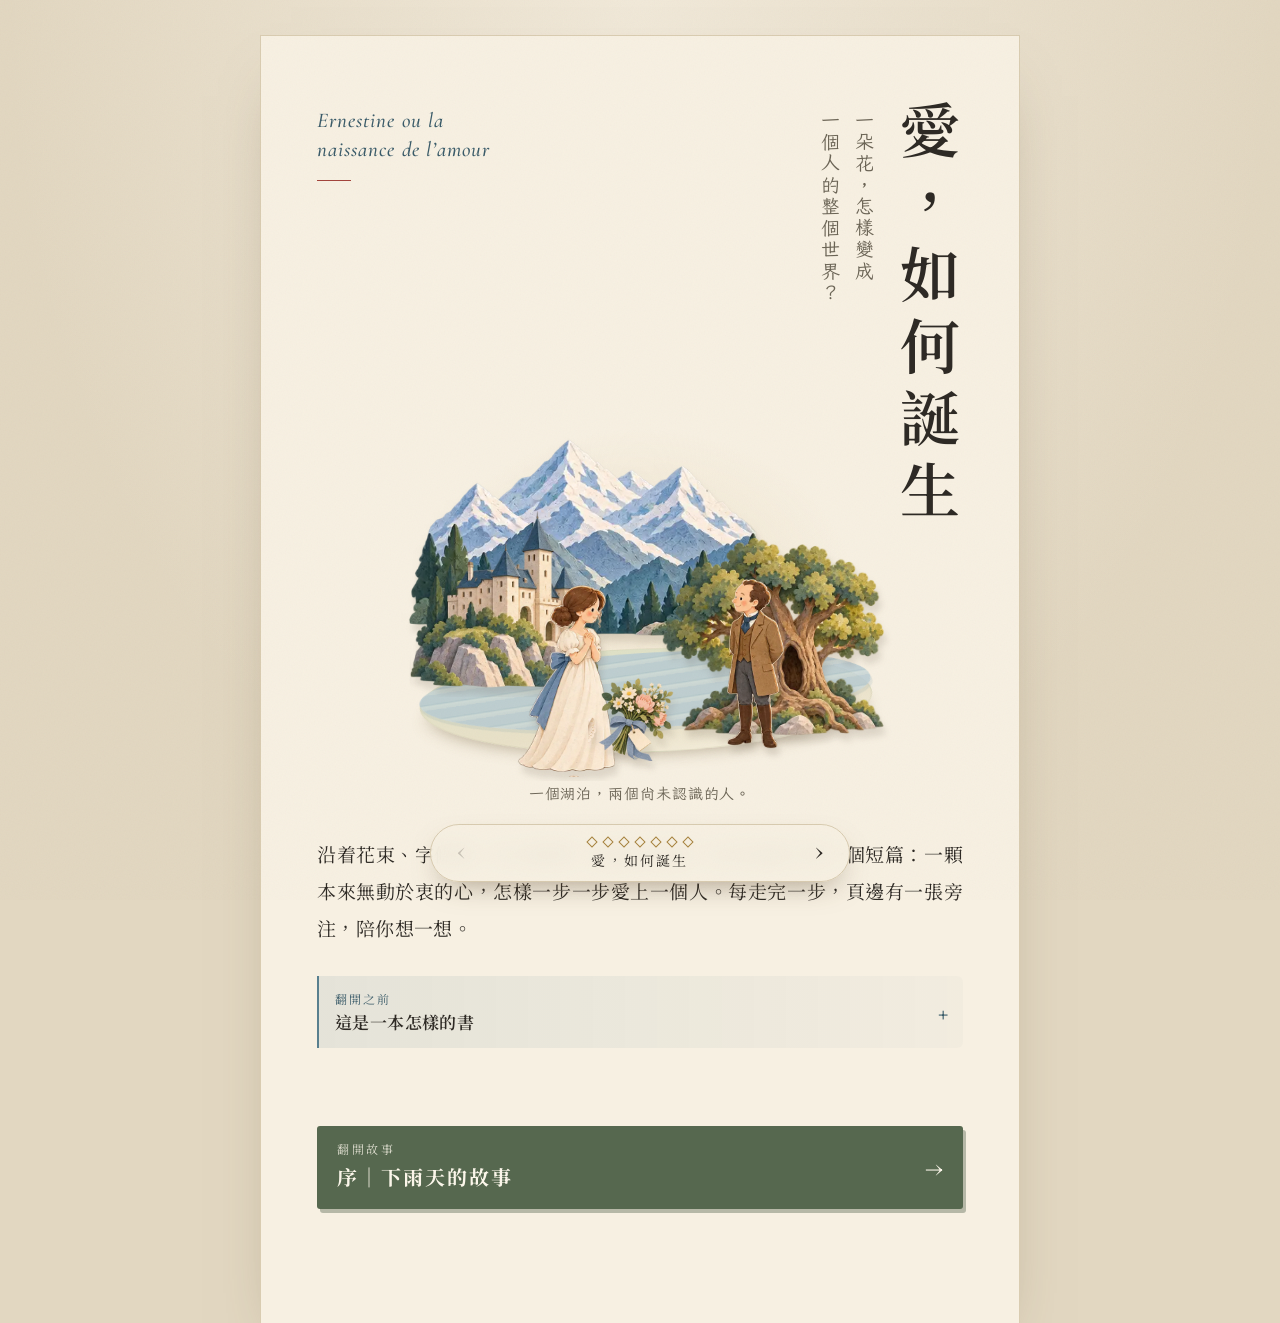
==== commit 2a4c63a8: "Revise the text for book-club readers and build out the crystallization image The heroine is now 蒂娜 " ====
--- a/index.html
+++ b/index.html
@@ -4,13 +4,13 @@
   <meta charset="utf-8">
   <meta name="viewport" content="width=device-width, initial-scale=1, viewport-fit=cover">
   <meta name="theme-color" content="#f7f0e2">
-  <meta name="description" content="一本放在口袋裡的紙藝立體書：沿着花束與字條，讀司湯達〈艾爾內斯蒂娜，或愛情的誕生〉的七個階段，再跟哲學家 Irving Singer 想想愛與想像。繁體中文故事節述與哲學導讀。">
+  <meta name="description" content="一本放在口袋裡的紙藝立體書：沿着花束與字條，讀司湯達筆下蒂娜愛上一個人的七個階段，再跟哲學家 Irving Singer 想一想——愛是看錯了人，還是珍惜一個人？">
   <meta property="og:title" content="愛，如何誕生｜一本關於想像的立體書">
-  <meta property="og:description" content="一朵花，怎樣變成一個人的整個世界？讀司湯達的故事，聽辛格的辯護與追問。">
+  <meta property="og:description" content="一朵花，怎樣變成一個人的整個世界？讀司湯達的故事，跟 Irving Singer 一起想想愛與想像。">
   <meta property="og:type" content="website">
   <meta property="og:url" content="https://remtoec.github.io/stendhal/">
   <meta property="og:image" content="https://remtoec.github.io/stendhal/assets/stage-1.webp">
-  <title>愛，如何誕生｜司湯達與辛格的紙上相遇</title>
+  <title>愛，如何誕生｜一本關於愛與想像的立體書</title>
   <link rel="icon" href="favicon.svg" type="image/svg+xml">
   <!-- Typefaces. Delete these three lines to fall back to the device's own fonts. -->
   <link rel="preconnect" href="https://fonts.googleapis.com">
@@ -63,7 +63,7 @@
     <div class="dialog-body">
       <label class="setting-row" for="type-setting"><span><strong>文字大小</strong><small>也可使用瀏覽器的縮放功能。</small></span><select id="type-setting"><option value="regular">標準</option><option value="large">較大</option></select></label>
       <label class="setting-row" for="motion-setting"><span><strong>紙藝動態</strong><small>減少動態時，所有文字和紙片仍可閱讀。</small></span><select id="motion-setting"><option value="system">跟隨系統</option><option value="reduce">減少動態</option><option value="full">完整動態</option></select></label>
-      <div class="privacy-note"><p>閱讀位置、設定與筆記只儲存在這個瀏覽器，不會傳送給網站作者。</p><button type="button" id="clear-notes">清除我的筆記</button><span id="settings-status" role="status"></span></div>
+      <div class="privacy-note"><p>閱讀位置與設定只儲存在這個瀏覽器，不會傳送給網站作者。</p></div>
     </div>
   </dialog>
   <dialog id="about-dialog" aria-label="關於這本書">
--- a/style.css
+++ b/style.css
@@ -15,7 +15,7 @@
 body{margin:0;background:var(--paper);color:var(--ink);font:var(--size)/1.95 var(--serif);letter-spacing:.02em;-webkit-font-smoothing:antialiased;overflow-x:clip}
 body::before{content:"";position:fixed;inset:0;z-index:50;pointer-events:none;mix-blend-mode:multiply;opacity:.5;background-image:url("data:image/svg+xml,%3Csvg xmlns='http://www.w3.org/2000/svg' width='130' height='130'%3E%3Cfilter id='n'%3E%3CfeTurbulence type='fractalNoise' baseFrequency='.72' numOctaves='3' stitchTiles='stitch'/%3E%3C/filter%3E%3Crect width='100%25' height='100%25' filter='url(%23n)' opacity='.075'/%3E%3C/svg%3E")}
 body.large-type{--size:21px}
-button,select,textarea{font:inherit;color:inherit}
+button,select{font:inherit;color:inherit}
 button{cursor:pointer;background:none;border:0;padding:0}
 a{color:var(--lake-deep);text-underline-offset:4px}
 a,button,summary,select{touch-action:manipulation;-webkit-tap-highlight-color:transparent}
@@ -80,6 +80,7 @@
 .paper-floor{position:absolute;inset:58% 8% 7%;z-index:1;background:linear-gradient(165deg,#ece0c8,#c7b397);clip-path:polygon(24% 0,78% 0,100% 100%,0 100%)}
 .sprite{position:absolute;left:var(--x);bottom:var(--y);width:var(--w);aspect-ratio:1;z-index:var(--z);background-size:300% 200%;background-repeat:no-repeat;filter:drop-shadow(3px 8px 3px #564a3c26);transform-origin:50% 91%;transform:rotateX(88deg);opacity:0;transition:transform .8s cubic-bezier(.2,1.45,.4,1),opacity .25s;transition-delay:calc(var(--i)*70ms + 80ms)}
 .scene.up .sprite{transform:none;opacity:1}
+.scene.up .sprite[data-sprite="glass"]{opacity:.34}
 .scene.up .sprite.gone{transform:rotateX(88deg);opacity:0;transition-delay:0s}
 .sprite[data-atlas="scenery"]{background-image:url("assets/paper/scenery.webp")}
 .sprite[data-atlas="characters"]{background-image:url("assets/paper/characters.webp")}
@@ -88,6 +89,7 @@
 .at-3{background-position:0 100%}.at-4{background-position:50% 100%}.at-5{background-position:100% 100%}
 .sprite[data-sprite="castle"]{clip-path:inset(0 0 0 7%)}
 .sprite[data-sprite="crystal"]{filter:drop-shadow(1px 4px 3px #b08b4750)}
+.sprite.twig{background:url("data:image/svg+xml,%3Csvg xmlns='http://www.w3.org/2000/svg' viewBox='0 0 200 200' fill='none' stroke-linecap='round' stroke-linejoin='round'%3E%3Cg stroke='%236f5237'%3E%3Cpath stroke-width='10' d='M100 198C98 152 104 122 96 78'/%3E%3Cpath stroke-width='6.5' d='M97 150C80 132 66 118 48 92M99 122C118 104 134 92 156 66M96 96C84 76 78 56 70 30M97 80C108 62 116 44 124 22'/%3E%3Cpath stroke-width='4' d='M66 118C54 116 44 118 30 112M134 92C146 94 156 92 172 96M78 56C68 50 60 44 52 30M116 44C126 40 134 34 146 24M48 92C46 80 46 70 40 58M156 66C158 54 160 46 166 36'/%3E%3C/g%3E%3Cg stroke='%23a48562' opacity='.9'%3E%3Cpath stroke-width='4' d='M99 196C97 152 103 122 95 80'/%3E%3Cpath stroke-width='2' d='M96 148C80 131 66 117 49 93M98 121C117 103 133 91 155 67M95 95C84 76 78 56 71 32M96 79C107 62 115 44 123 24'/%3E%3C/g%3E%3C/svg%3E") center/contain no-repeat}
 .sprite.cloth{background:#f8f2de;box-shadow:inset 0 0 30px #cabc9e;clip-path:polygon(10% 32%,53% 14%,92% 36%,88% 78%,48% 89%,6% 72%);transform-origin:10% 70%}
 .scene.up .sprite.cloth{transform:rotateZ(-7deg);opacity:.8}
 .scene.up .sprite.cloth.gone{transform:rotateY(-145deg) rotateZ(-12deg);opacity:0}
@@ -136,13 +138,6 @@
 .voice h3{margin:0 0 4px;font-size:14px;letter-spacing:.12em;color:var(--wax)}
 .voice:nth-child(even) h3{color:var(--lake-deep)}
 .voice p{margin:0;font:17px/1.85 var(--kai)}
-.journal{margin:26px 0}
-.questions{margin:0 0 22px;padding-left:1.4em}
-.questions li{margin:.55em 0;padding-left:.2em}
-.journal label,.journal-heading{display:block;margin:0 0 8px;font-weight:600;font-size:16px}
-.journal textarea{display:block;width:100%;padding:0 14px;border:1px solid var(--line);border-radius:2px;background:var(--paper-hi) repeating-linear-gradient(#0000 0 37px,#d8cbb0 37px 38px);font:18px/38px var(--kai);resize:vertical}
-.before-thought{margin:0 0 22px;padding:12px 14px;background:var(--paper-lo);font:17px/1.85 var(--kai);white-space:pre-wrap;overflow-wrap:anywhere}
-.save-status{margin:8px 0 14px;font-size:13px;color:var(--ink-soft)}
 .plain-list{padding-left:1.2em}
 .plain-list li{margin:.6em 0}
 
@@ -187,15 +182,14 @@
 .toc ol{padding-left:38px}
 .toc ol a{display:block;padding:8px 0;font-size:15px;line-height:1.6;color:var(--ink-soft);text-decoration:none}
 .dialog-foot{display:flex;flex-wrap:wrap;gap:8px 22px;margin-top:10px;padding-top:16px;border-top:1px solid var(--line);font-size:15px}
-.dialog-foot button,.dialog-foot a,.privacy-note button{min-height:44px;color:var(--lake-deep);text-decoration:underline;text-underline-offset:4px}
+.dialog-foot button,.dialog-foot a{min-height:44px;color:var(--lake-deep);text-decoration:underline;text-underline-offset:4px}
 .dialog-foot a{display:inline-flex;align-items:center}
 .setting-row{display:flex;align-items:center;justify-content:space-between;gap:16px;padding:16px 0;border-bottom:1px solid var(--line)}
 .setting-row strong{display:block;font-weight:600}
 .setting-row small{display:block;font-size:13px;line-height:1.6;color:var(--ink-soft)}
 .setting-row select{flex:none;min-height:44px;padding:8px 10px;border:1px solid #bfae87;border-radius:2px;background:var(--paper-hi);font-size:16px}
 .privacy-note{padding-top:14px;font-size:14px;color:var(--ink-soft)}
-.privacy-note p{margin:0 0 4px}
-#settings-status{display:block}
+.privacy-note p{margin:0}
 #about p{margin:.9em 0}
 
 /* ── Wider screens ───────────────────────────────────────────────────── */
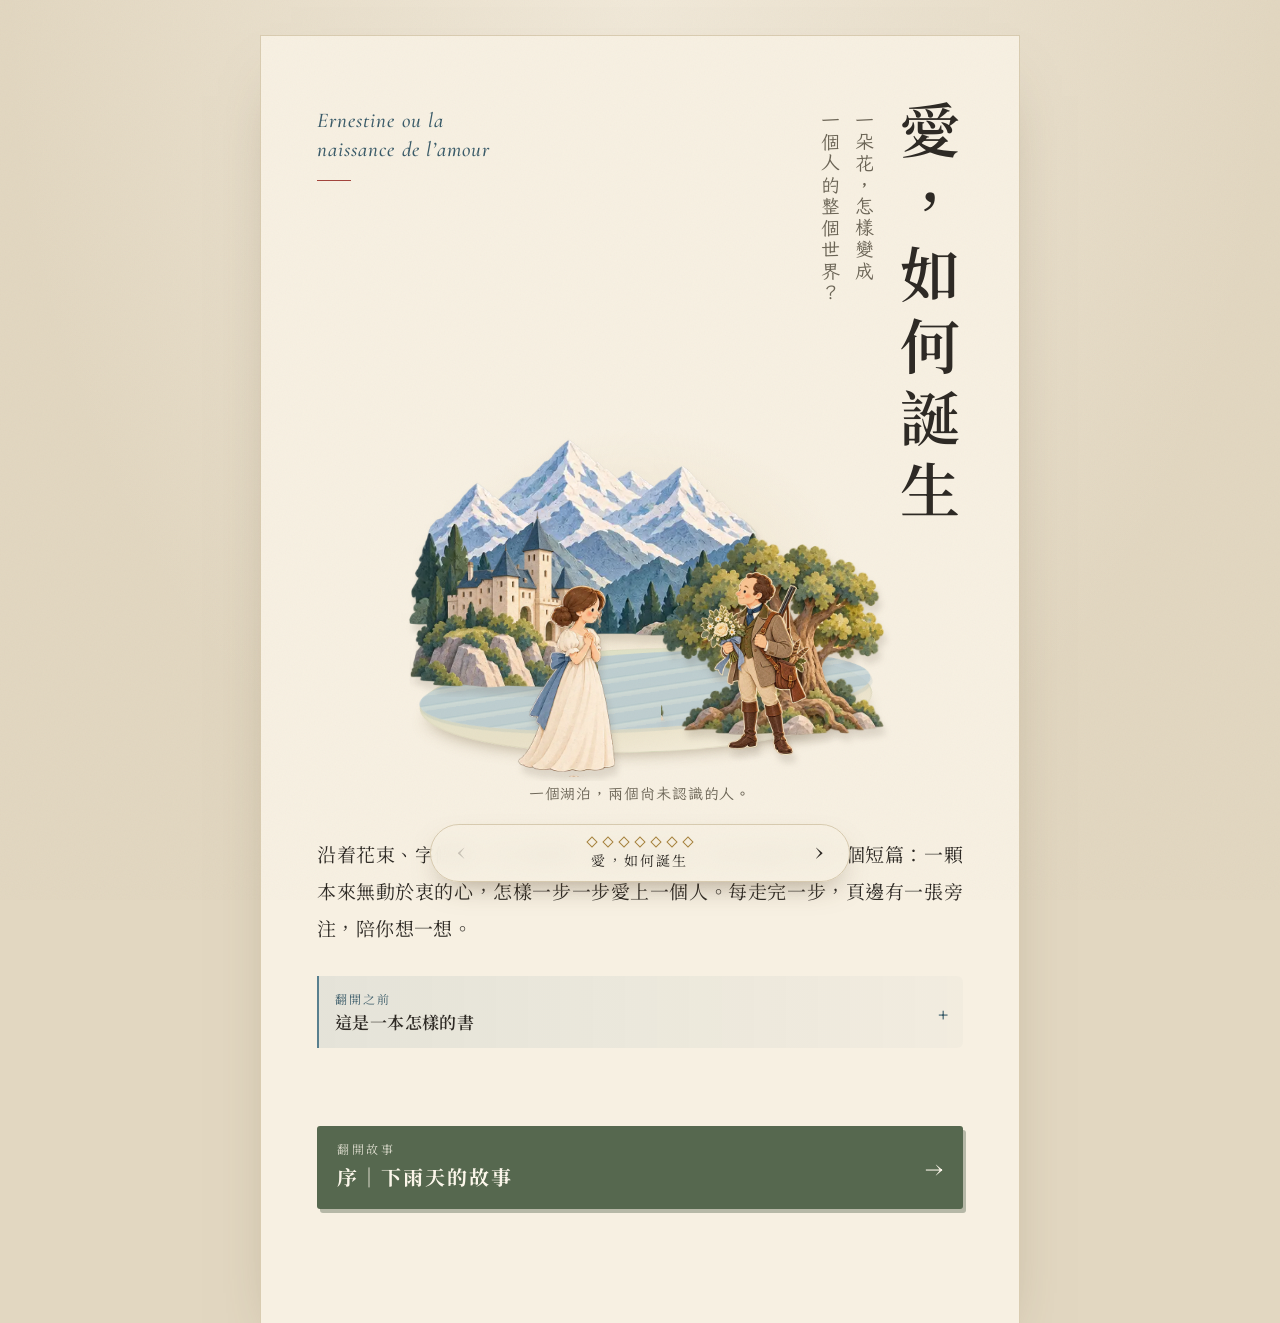
==== commit c772a326: "Bring the new cutouts, chapter plates and share card into the story Chapter plates open the prologue" ====
--- a/index.html
+++ b/index.html
@@ -9,7 +9,10 @@
   <meta property="og:description" content="一朵花，怎樣變成一個人的整個世界？讀司湯達的故事，跟 Irving Singer 一起想想愛與想像。">
   <meta property="og:type" content="website">
   <meta property="og:url" content="https://remtoec.github.io/stendhal/">
-  <meta property="og:image" content="https://remtoec.github.io/stendhal/assets/stage-1.webp">
+  <meta property="og:image" content="https://remtoec.github.io/stendhal/assets/share-card.jpg">
+  <meta property="og:image:width" content="1200">
+  <meta property="og:image:height" content="630">
+  <meta name="twitter:card" content="summary_large_image">
   <title>愛，如何誕生｜一本關於愛與想像的立體書</title>
   <link rel="icon" href="favicon.svg" type="image/svg+xml">
   <!-- Typefaces. Delete these three lines to fall back to the device's own fonts. -->
--- a/style.css
+++ b/style.css
@@ -41,18 +41,25 @@
 
 /* Chapter opening */
 .hero{display:flex;flex-direction:column;align-items:center;padding:clamp(44px,11svh,92px) 0 18px;text-align:center}
-.seal{writing-mode:vertical-rl;max-height:calc(2.3em + 20px);margin:0;padding:10px 9px;background:var(--wax);color:#fff4e4;font:600 22px/1.15 var(--serif);letter-spacing:.06em;border-radius:6px 4px 7px 5px;box-shadow:inset 0 0 0 2px #fff4e42e,0 3px 8px -3px #7d2f2988;transform:rotate(-3deg)}
-.seal.small{max-height:calc(2.3em + 10px);padding:5px 4px;font-size:13px;border-radius:4px 3px 4px 3px;box-shadow:none;transform:rotate(-2deg);flex:none;min-width:24px;text-align:center}
+/* Chapter marker: a paper tag on a blue thread, like the one tied to each bouquet. */
+.tag{position:relative;writing-mode:vertical-rl;max-height:calc(2.4em + 40px);margin:0;padding:27px 10px 12px;border:1px solid #d9ccb1;border-radius:13px 13px 3px 3px/16px 16px 3px 3px;background:var(--paper-hi);box-shadow:2px 3px 0 -1px #d9ccb199,0 12px 14px -11px #5b4a2e99;color:var(--ink);font:21px/1.2 var(--kai);letter-spacing:.1em;rotate:-3deg;transform-origin:50% -34px}
+.tag::before{content:"";position:absolute;left:50%;top:8px;width:7px;height:7px;margin-left:-3.5px;border-radius:50%;background:var(--paper);box-shadow:inset 0 1px 1px #5b4a2e66}
+.tag::after{content:"";position:absolute;left:50%;top:-34px;width:1.5px;height:45px;margin-left:-.75px;background:var(--lake)}
+.tag.small{max-height:calc(2.4em + 12px);min-width:26px;padding:5px;border-radius:3px;box-shadow:none;font-size:14px;text-align:center;rotate:-2deg;flex:none}
+.tag.small::before,.tag.small::after{content:none}
 .hero-en{margin:20px 0 0;font:italic 500 19px/1.3 var(--latin);letter-spacing:.05em;color:var(--lake-deep)}
 .hero-title{margin:.15em 0 .35em;font:600 clamp(34px,10.5vw,46px)/1.3 var(--serif);letter-spacing:.14em;text-indent:.14em;text-wrap:balance}
 .epigraph{max-width:17em;margin:0;font:20px/1.8 var(--kai);color:var(--ink-soft);text-wrap:balance}
 .hero>p:not([class]){margin:22px 0 0;text-align:justify}
 .hero>.note{align-self:stretch;text-align:left}
 .plate{margin:30px 0 0;width:min(100%,400px)}
+.beat>.plate{margin:30px auto}
 .plate img{display:block;width:100%;height:auto;border:6px solid var(--paper-hi);border-radius:200px 200px 8px 8px/150px 150px 8px 8px;box-shadow:0 1px 0 #d8cbb0,0 22px 34px -22px #5b4a2e99;background:var(--paper-lo)}
 .hero>*{animation:rise .7s cubic-bezier(.2,.8,.3,1) both}
+.hero>.tag{animation:rise .7s cubic-bezier(.2,.8,.3,1) both,sway 1.9s ease-out both}
 .hero>:nth-child(2){animation-delay:.06s}.hero>:nth-child(3){animation-delay:.12s}.hero>:nth-child(4){animation-delay:.18s}.hero>:nth-child(n+5){animation-delay:.26s}
 @keyframes rise{from{opacity:0;transform:translateY(14px)}}
+@keyframes sway{0%{rotate:8deg}35%{rotate:-7deg}65%{rotate:1deg}100%{rotate:-3deg}}
 
 /* Cover: the title runs down the page, as on the spine of a Chinese book. */
 .hero[data-kind="cover"],.hero[data-kind="loading"]{display:grid;grid-template-columns:1fr auto auto;column-gap:16px;align-items:start;min-height:calc(100svh - var(--bar) - 150px);padding-top:clamp(28px,7svh,72px);text-align:left}
@@ -80,16 +87,17 @@
 .paper-floor{position:absolute;inset:58% 8% 7%;z-index:1;background:linear-gradient(165deg,#ece0c8,#c7b397);clip-path:polygon(24% 0,78% 0,100% 100%,0 100%)}
 .sprite{position:absolute;left:var(--x);bottom:var(--y);width:var(--w);aspect-ratio:1;z-index:var(--z);background-size:300% 200%;background-repeat:no-repeat;filter:drop-shadow(3px 8px 3px #564a3c26);transform-origin:50% 91%;transform:rotateX(88deg);opacity:0;transition:transform .8s cubic-bezier(.2,1.45,.4,1),opacity .25s;transition-delay:calc(var(--i)*70ms + 80ms)}
 .scene.up .sprite{transform:none;opacity:1}
-.scene.up .sprite[data-sprite="glass"]{opacity:.34}
+.scene.up .sprite[data-sprite^="crystal-"][data-when="through"]:not(.gone){opacity:.34}
 .scene.up .sprite.gone{transform:rotateX(88deg);opacity:0;transition-delay:0s}
+.sprite.cutout{background-size:100% 100%}
+.sprite[data-flip="1"]{scale:-1 1}
 .sprite[data-atlas="scenery"]{background-image:url("assets/paper/scenery.webp")}
 .sprite[data-atlas="characters"]{background-image:url("assets/paper/characters.webp")}
 .sprite[data-atlas="objects"]{background-image:url("assets/paper/objects.webp")}
 .at-0{background-position:0 0}.at-1{background-position:50% 0}.at-2{background-position:100% 0}
 .at-3{background-position:0 100%}.at-4{background-position:50% 100%}.at-5{background-position:100% 100%}
 .sprite[data-sprite="castle"]{clip-path:inset(0 0 0 7%)}
-.sprite[data-sprite="crystal"]{filter:drop-shadow(1px 4px 3px #b08b4750)}
-.sprite.twig{background:url("data:image/svg+xml,%3Csvg xmlns='http://www.w3.org/2000/svg' viewBox='0 0 200 200' fill='none' stroke-linecap='round' stroke-linejoin='round'%3E%3Cg stroke='%236f5237'%3E%3Cpath stroke-width='10' d='M100 198C98 152 104 122 96 78'/%3E%3Cpath stroke-width='6.5' d='M97 150C80 132 66 118 48 92M99 122C118 104 134 92 156 66M96 96C84 76 78 56 70 30M97 80C108 62 116 44 124 22'/%3E%3Cpath stroke-width='4' d='M66 118C54 116 44 118 30 112M134 92C146 94 156 92 172 96M78 56C68 50 60 44 52 30M116 44C126 40 134 34 146 24M48 92C46 80 46 70 40 58M156 66C158 54 160 46 166 36'/%3E%3C/g%3E%3Cg stroke='%23a48562' opacity='.9'%3E%3Cpath stroke-width='4' d='M99 196C97 152 103 122 95 80'/%3E%3Cpath stroke-width='2' d='M96 148C80 131 66 117 49 93M98 121C117 103 133 91 155 67M95 95C84 76 78 56 71 32M96 79C107 62 115 44 123 24'/%3E%3C/g%3E%3C/svg%3E") center/contain no-repeat}
+.sprite[data-sprite^="crystal-"]{filter:drop-shadow(1px 4px 3px #b08b4750)}
 .sprite.cloth{background:#f8f2de;box-shadow:inset 0 0 30px #cabc9e;clip-path:polygon(10% 32%,53% 14%,92% 36%,88% 78%,48% 89%,6% 72%);transform-origin:10% 70%}
 .scene.up .sprite.cloth{transform:rotateZ(-7deg);opacity:.8}
 .scene.up .sprite.cloth.gone{transform:rotateY(-145deg) rotateZ(-12deg);opacity:0}
@@ -138,6 +146,11 @@
 .voice h3{margin:0 0 4px;font-size:14px;letter-spacing:.12em;color:var(--wax)}
 .voice:nth-child(even) h3{color:var(--lake-deep)}
 .voice p{margin:0;font:17px/1.85 var(--kai)}
+.stages{display:grid;gap:12px;margin:24px 0;padding:0;list-style:none}
+.stages a{display:grid;grid-template-columns:62px 1fr;align-items:center;gap:14px;padding:8px 14px 8px 8px;border:1px solid #e2d6bc;background:var(--paper-hi);box-shadow:2px 3px 0 #e0d4ba;color:#4b483f;font-size:.92em;line-height:1.75;text-decoration:none}
+.stages a:active{translate:1px 2px;box-shadow:none}
+.stages img{display:block;width:62px;height:72px;border-radius:31px 31px 4px 4px;background:var(--paper-lo);object-fit:cover}
+.stages strong{display:block;font-size:17px;letter-spacing:.1em;color:var(--ink)}
 .plain-list{padding-left:1.2em}
 .plain-list li{margin:.6em 0}
 
